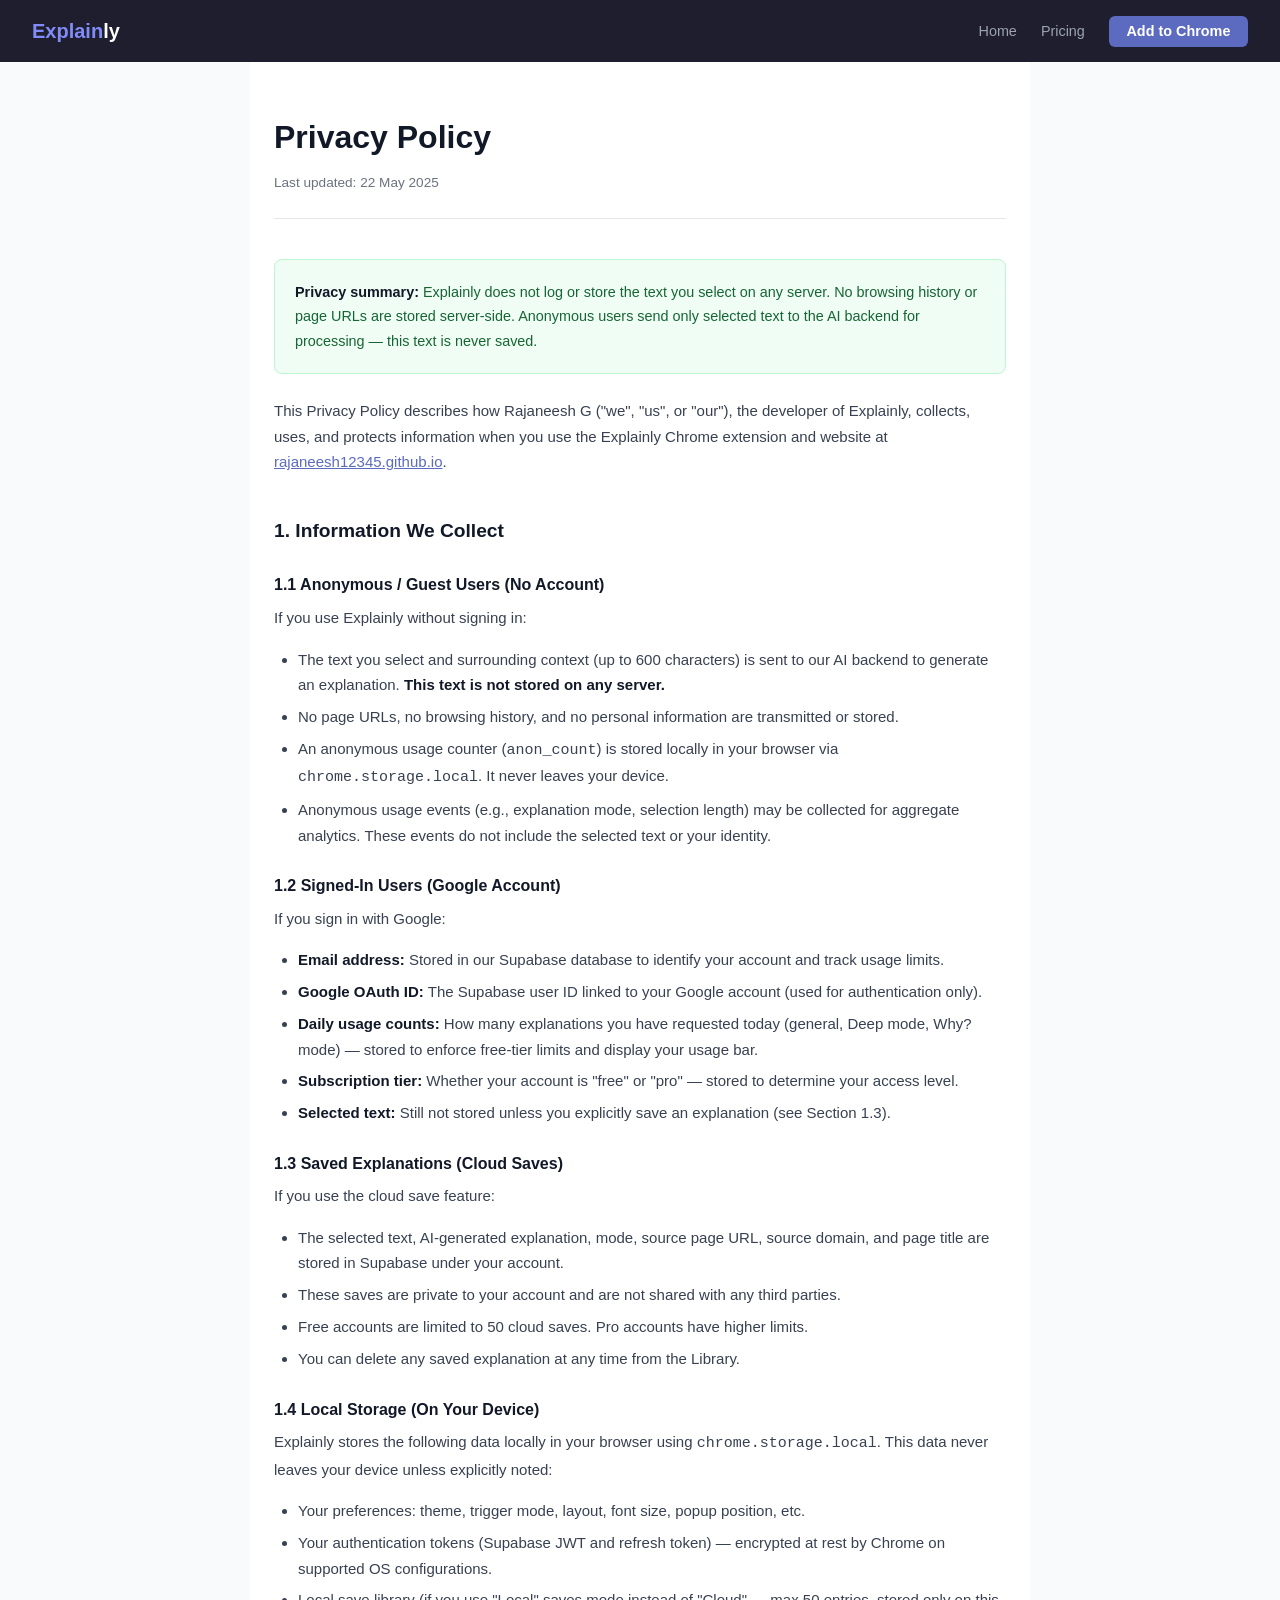
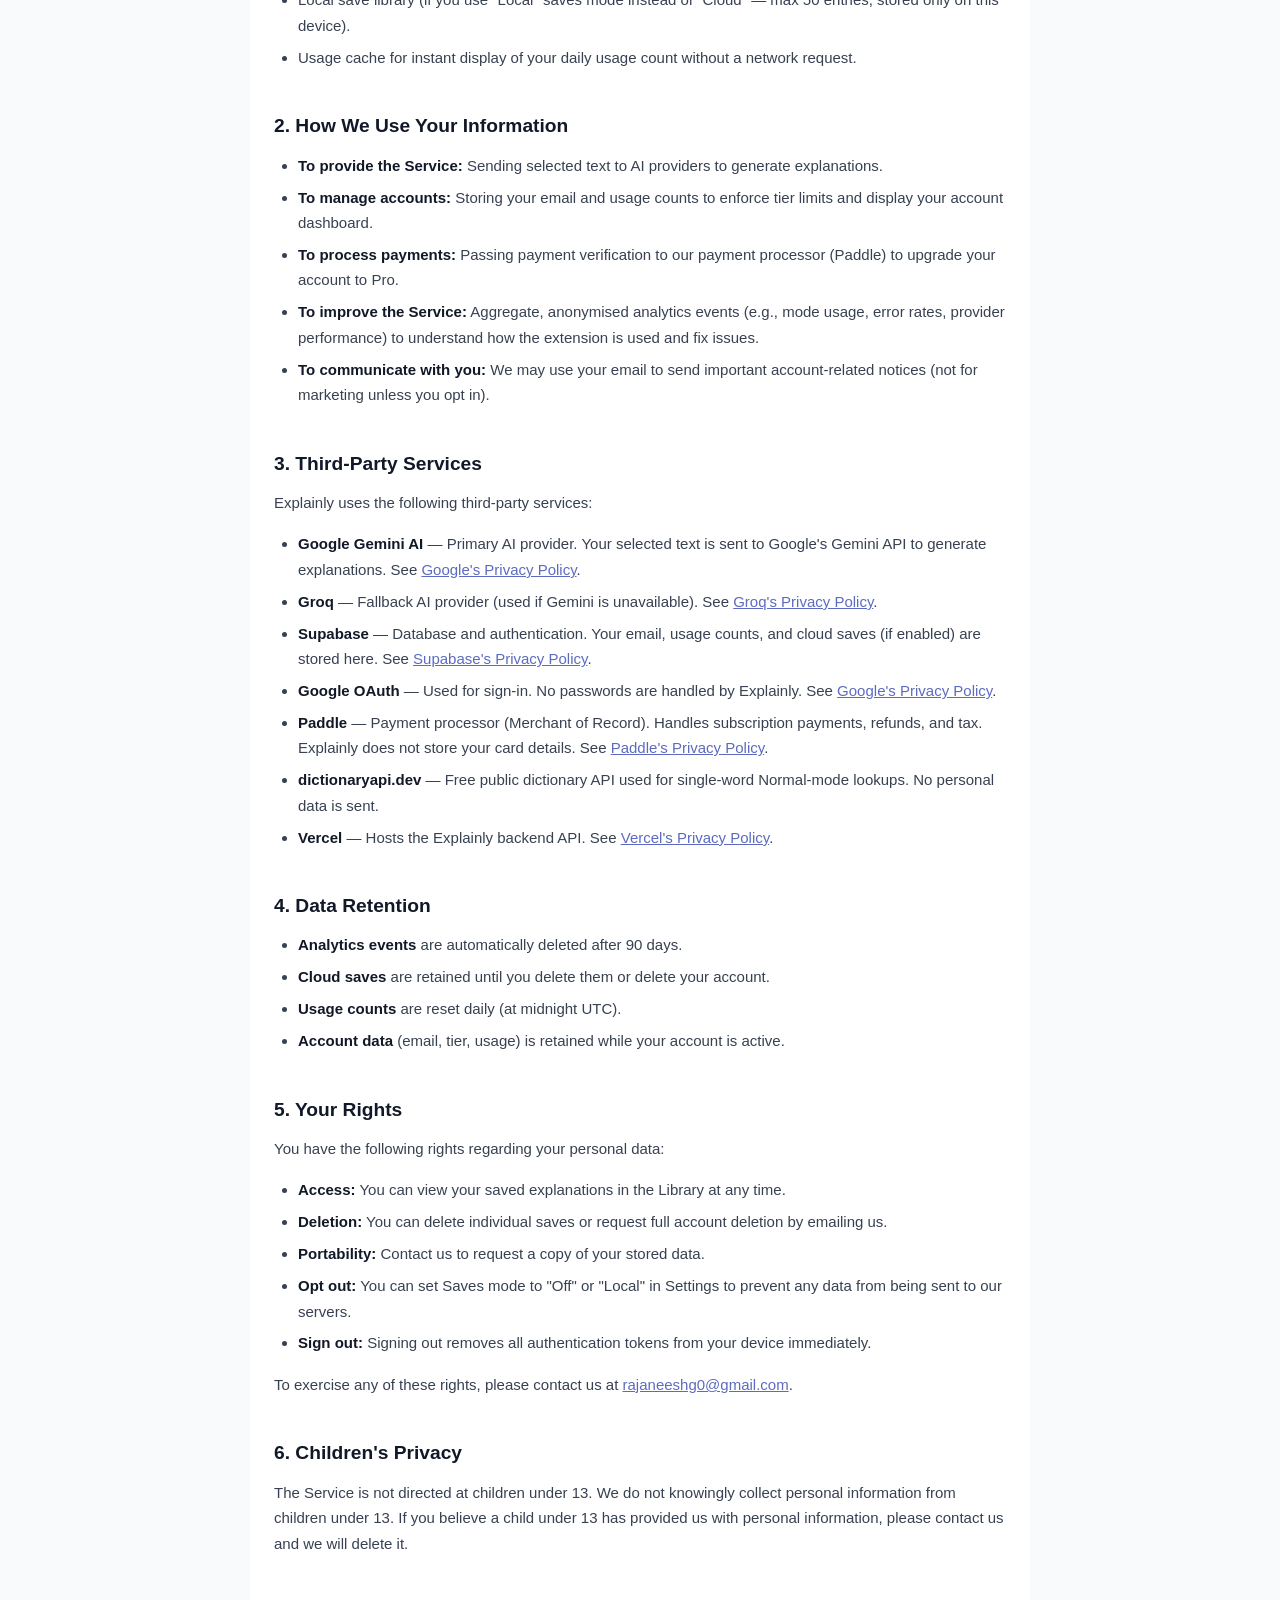
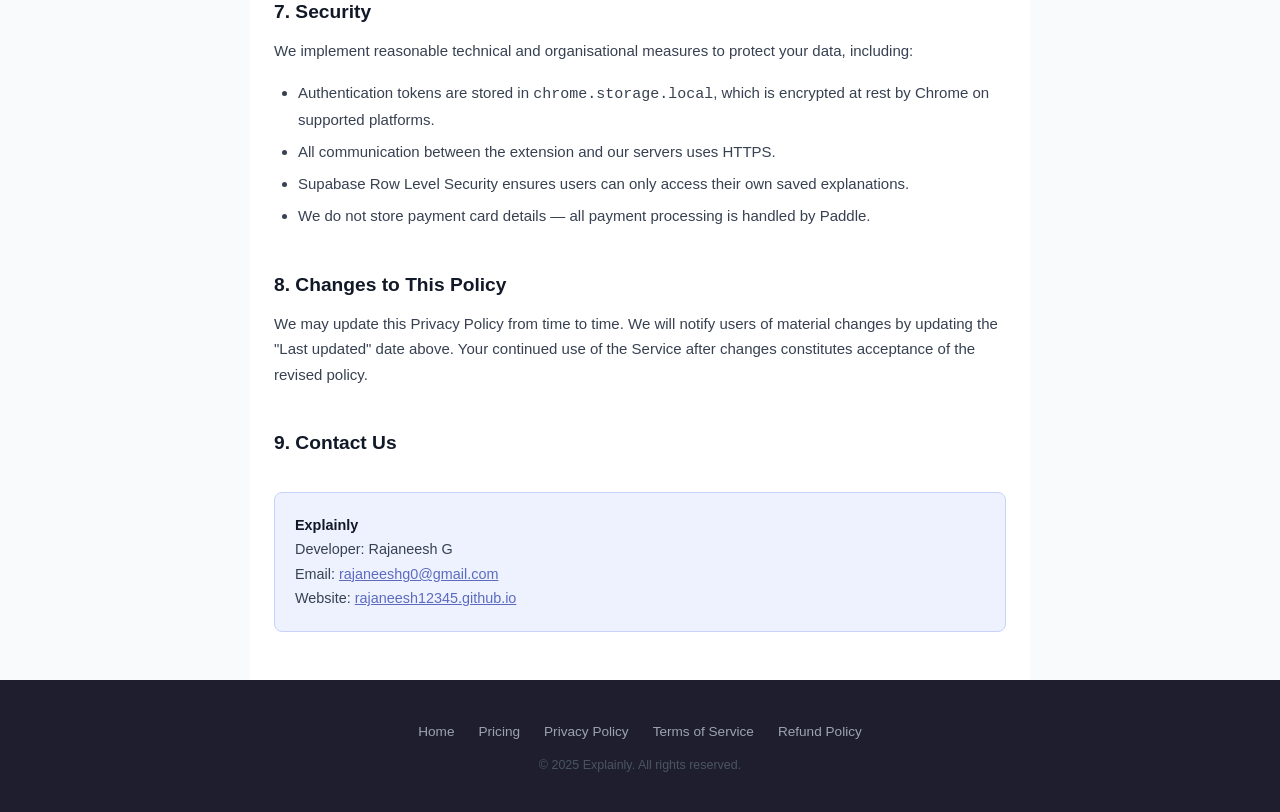
==== privacy.html @ cc9b119f "Add favicon to all pages and icon images for PWA manifest Co-Authored-By: Claude Sonnet 4.6 <noreply" ====
<!DOCTYPE html>
<html lang="en">
<head>
  <meta charset="UTF-8" />
  <link rel="icon" href="/icons/icon-192.png" type="image/png" />
  <meta name="viewport" content="width=device-width, initial-scale=1.0" />
  <title>Privacy Policy — Explainly</title>
  <style>
    *, *::before, *::after { box-sizing: border-box; margin: 0; padding: 0; }
    body { font-family: -apple-system, BlinkMacSystemFont, 'Segoe UI', Roboto, sans-serif; color: #111827; background: #f9fafb; line-height: 1.7; }
    a { color: #5c6bc0; }
    nav { background: #1e1e2e; display: flex; justify-content: space-between; align-items: center; padding: 0 2rem; height: 62px; position: sticky; top: 0; z-index: 100; }
    .logo { color: #fff; font-weight: 800; font-size: 1.25rem; text-decoration: none; }
    .logo span { color: #818cf8; }
    .nav-links { display: flex; gap: 1.5rem; list-style: none; align-items: center; }
    .nav-links a { color: #9ca3af; font-size: .9rem; text-decoration: none; }
    .nav-links a:hover { color: #fff; }
    .nav-cta { background: #5c6bc0; color: #fff !important; padding: .45rem 1.1rem; border-radius: 6px; font-weight: 600; }
    @media (max-width: 600px) { .hide-mobile { display: none; } }

    .legal { max-width: 780px; margin: 0 auto; padding: 3rem 1.5rem; background: #fff; min-height: 80vh; }
    .legal h1 { font-size: 2rem; font-weight: 800; margin-bottom: .4rem; }
    .updated { color: #6b7280; font-size: .85rem; margin-bottom: 2.5rem; display: block; border-bottom: 1px solid #e5e7eb; padding-bottom: 1.5rem; }
    .legal h2 { font-size: 1.2rem; font-weight: 700; margin: 2.5rem 0 .6rem; color: #111827; }
    .legal h3 { font-size: 1rem; font-weight: 600; margin: 1.5rem 0 .4rem; }
    .legal p { color: #374151; margin-bottom: 1rem; font-size: .9375rem; }
    .legal ul, .legal ol { margin: .5rem 0 1rem 1.5rem; }
    .legal li { color: #374151; margin-bottom: .4rem; font-size: .9375rem; }
    .legal strong { color: #111827; }
    .highlight-box { background: #f0fdf4; border: 1px solid #bbf7d0; border-radius: 8px; padding: 1.25rem; margin-bottom: 1.5rem; font-size: .9rem; color: #166534; }
    .contact-box { background: #eef2ff; border: 1px solid #c7d2fe; border-radius: 8px; padding: 1.25rem; margin-top: 2rem; font-size: .9rem; color: #374151; }

    footer { background: #1e1e2e; color: #6b7280; padding: 2.5rem 2rem; text-align: center; }
    .footer-links { display: flex; gap: 1.5rem; justify-content: center; margin-bottom: .75rem; flex-wrap: wrap; }
    .footer-links a { color: #9ca3af; font-size: .85rem; text-decoration: none; }
    .footer-links a:hover { color: #fff; }
    .copyright { font-size: .78rem; color: #4b5563; }
  </style>
</head>
<body>

<nav>
  <a class="logo" href="/"><span>Explain</span>ly</a>
  <ul class="nav-links">
    <li class="hide-mobile"><a href="/">Home</a></li>
    <li class="hide-mobile"><a href="/pricing.html">Pricing</a></li>
    <li><a class="nav-cta" href="https://chromewebstore.google.com/search/explainly" target="_blank" rel="noopener">Add to Chrome</a></li>
  </ul>
</nav>

<div class="legal">
  <h1>Privacy Policy</h1>
  <span class="updated">Last updated: 22 May 2025</span>

  <div class="highlight-box">
    <strong>Privacy summary:</strong> Explainly does not log or store the text you select on any server. No browsing history or page URLs are stored server-side. Anonymous users send only selected text to the AI backend for processing — this text is never saved.
  </div>

  <p>This Privacy Policy describes how Rajaneesh G ("we", "us", or "our"), the developer of Explainly, collects, uses, and protects information when you use the Explainly Chrome extension and website at <a href="https://rajaneesh12345.github.io">rajaneesh12345.github.io</a>.</p>

  <h2>1. Information We Collect</h2>

  <h3>1.1 Anonymous / Guest Users (No Account)</h3>
  <p>If you use Explainly without signing in:</p>
  <ul>
    <li>The text you select and surrounding context (up to 600 characters) is sent to our AI backend to generate an explanation. <strong>This text is not stored on any server.</strong></li>
    <li>No page URLs, no browsing history, and no personal information are transmitted or stored.</li>
    <li>An anonymous usage counter (<code>anon_count</code>) is stored locally in your browser via <code>chrome.storage.local</code>. It never leaves your device.</li>
    <li>Anonymous usage events (e.g., explanation mode, selection length) may be collected for aggregate analytics. These events do not include the selected text or your identity.</li>
  </ul>

  <h3>1.2 Signed-In Users (Google Account)</h3>
  <p>If you sign in with Google:</p>
  <ul>
    <li><strong>Email address:</strong> Stored in our Supabase database to identify your account and track usage limits.</li>
    <li><strong>Google OAuth ID:</strong> The Supabase user ID linked to your Google account (used for authentication only).</li>
    <li><strong>Daily usage counts:</strong> How many explanations you have requested today (general, Deep mode, Why? mode) — stored to enforce free-tier limits and display your usage bar.</li>
    <li><strong>Subscription tier:</strong> Whether your account is "free" or "pro" — stored to determine your access level.</li>
    <li><strong>Selected text:</strong> Still not stored unless you explicitly save an explanation (see Section 1.3).</li>
  </ul>

  <h3>1.3 Saved Explanations (Cloud Saves)</h3>
  <p>If you use the cloud save feature:</p>
  <ul>
    <li>The selected text, AI-generated explanation, mode, source page URL, source domain, and page title are stored in Supabase under your account.</li>
    <li>These saves are private to your account and are not shared with any third parties.</li>
    <li>Free accounts are limited to 50 cloud saves. Pro accounts have higher limits.</li>
    <li>You can delete any saved explanation at any time from the Library.</li>
  </ul>

  <h3>1.4 Local Storage (On Your Device)</h3>
  <p>Explainly stores the following data locally in your browser using <code>chrome.storage.local</code>. This data never leaves your device unless explicitly noted:</p>
  <ul>
    <li>Your preferences: theme, trigger mode, layout, font size, popup position, etc.</li>
    <li>Your authentication tokens (Supabase JWT and refresh token) — encrypted at rest by Chrome on supported OS configurations.</li>
    <li>Local save library (if you use "Local" saves mode instead of "Cloud" — max 50 entries, stored only on this device).</li>
    <li>Usage cache for instant display of your daily usage count without a network request.</li>
  </ul>

  <h2>2. How We Use Your Information</h2>
  <ul>
    <li><strong>To provide the Service:</strong> Sending selected text to AI providers to generate explanations.</li>
    <li><strong>To manage accounts:</strong> Storing your email and usage counts to enforce tier limits and display your account dashboard.</li>
    <li><strong>To process payments:</strong> Passing payment verification to our payment processor (Paddle) to upgrade your account to Pro.</li>
    <li><strong>To improve the Service:</strong> Aggregate, anonymised analytics events (e.g., mode usage, error rates, provider performance) to understand how the extension is used and fix issues.</li>
    <li><strong>To communicate with you:</strong> We may use your email to send important account-related notices (not for marketing unless you opt in).</li>
  </ul>

  <h2>3. Third-Party Services</h2>
  <p>Explainly uses the following third-party services:</p>
  <ul>
    <li><strong>Google Gemini AI</strong> — Primary AI provider. Your selected text is sent to Google's Gemini API to generate explanations. See <a href="https://policies.google.com/privacy" target="_blank" rel="noopener">Google's Privacy Policy</a>.</li>
    <li><strong>Groq</strong> — Fallback AI provider (used if Gemini is unavailable). See <a href="https://groq.com/privacy-policy/" target="_blank" rel="noopener">Groq's Privacy Policy</a>.</li>
    <li><strong>Supabase</strong> — Database and authentication. Your email, usage counts, and cloud saves (if enabled) are stored here. See <a href="https://supabase.com/privacy" target="_blank" rel="noopener">Supabase's Privacy Policy</a>.</li>
    <li><strong>Google OAuth</strong> — Used for sign-in. No passwords are handled by Explainly. See <a href="https://policies.google.com/privacy" target="_blank" rel="noopener">Google's Privacy Policy</a>.</li>
    <li><strong>Paddle</strong> — Payment processor (Merchant of Record). Handles subscription payments, refunds, and tax. Explainly does not store your card details. See <a href="https://www.paddle.com/legal/privacy" target="_blank" rel="noopener">Paddle's Privacy Policy</a>.</li>
    <li><strong>dictionaryapi.dev</strong> — Free public dictionary API used for single-word Normal-mode lookups. No personal data is sent.</li>
    <li><strong>Vercel</strong> — Hosts the Explainly backend API. See <a href="https://vercel.com/legal/privacy-policy" target="_blank" rel="noopener">Vercel's Privacy Policy</a>.</li>
  </ul>

  <h2>4. Data Retention</h2>
  <ul>
    <li><strong>Analytics events</strong> are automatically deleted after 90 days.</li>
    <li><strong>Cloud saves</strong> are retained until you delete them or delete your account.</li>
    <li><strong>Usage counts</strong> are reset daily (at midnight UTC).</li>
    <li><strong>Account data</strong> (email, tier, usage) is retained while your account is active.</li>
  </ul>

  <h2>5. Your Rights</h2>
  <p>You have the following rights regarding your personal data:</p>
  <ul>
    <li><strong>Access:</strong> You can view your saved explanations in the Library at any time.</li>
    <li><strong>Deletion:</strong> You can delete individual saves or request full account deletion by emailing us.</li>
    <li><strong>Portability:</strong> Contact us to request a copy of your stored data.</li>
    <li><strong>Opt out:</strong> You can set Saves mode to "Off" or "Local" in Settings to prevent any data from being sent to our servers.</li>
    <li><strong>Sign out:</strong> Signing out removes all authentication tokens from your device immediately.</li>
  </ul>
  <p>To exercise any of these rights, please contact us at <a href="mailto:rajaneeshg0@gmail.com">rajaneeshg0@gmail.com</a>.</p>

  <h2>6. Children's Privacy</h2>
  <p>The Service is not directed at children under 13. We do not knowingly collect personal information from children under 13. If you believe a child under 13 has provided us with personal information, please contact us and we will delete it.</p>

  <h2>7. Security</h2>
  <p>We implement reasonable technical and organisational measures to protect your data, including:</p>
  <ul>
    <li>Authentication tokens are stored in <code>chrome.storage.local</code>, which is encrypted at rest by Chrome on supported platforms.</li>
    <li>All communication between the extension and our servers uses HTTPS.</li>
    <li>Supabase Row Level Security ensures users can only access their own saved explanations.</li>
    <li>We do not store payment card details — all payment processing is handled by Paddle.</li>
  </ul>

  <h2>8. Changes to This Policy</h2>
  <p>We may update this Privacy Policy from time to time. We will notify users of material changes by updating the "Last updated" date above. Your continued use of the Service after changes constitutes acceptance of the revised policy.</p>

  <h2>9. Contact Us</h2>
  <div class="contact-box">
    <strong>Explainly</strong><br />
    Developer: Rajaneesh G<br />
    Email: <a href="mailto:rajaneeshg0@gmail.com">rajaneeshg0@gmail.com</a><br />
    Website: <a href="https://rajaneesh12345.github.io">rajaneesh12345.github.io</a>
  </div>
</div>

<footer>
  <div class="footer-links">
    <a href="/">Home</a>
    <a href="/pricing.html">Pricing</a>
    <a href="/privacy.html">Privacy Policy</a>
    <a href="/terms.html">Terms of Service</a>
    <a href="/refund.html">Refund Policy</a>
  </div>
  <p class="copyright">&copy; 2025 Explainly. All rights reserved.</p>
</footer>

</body>
</html>
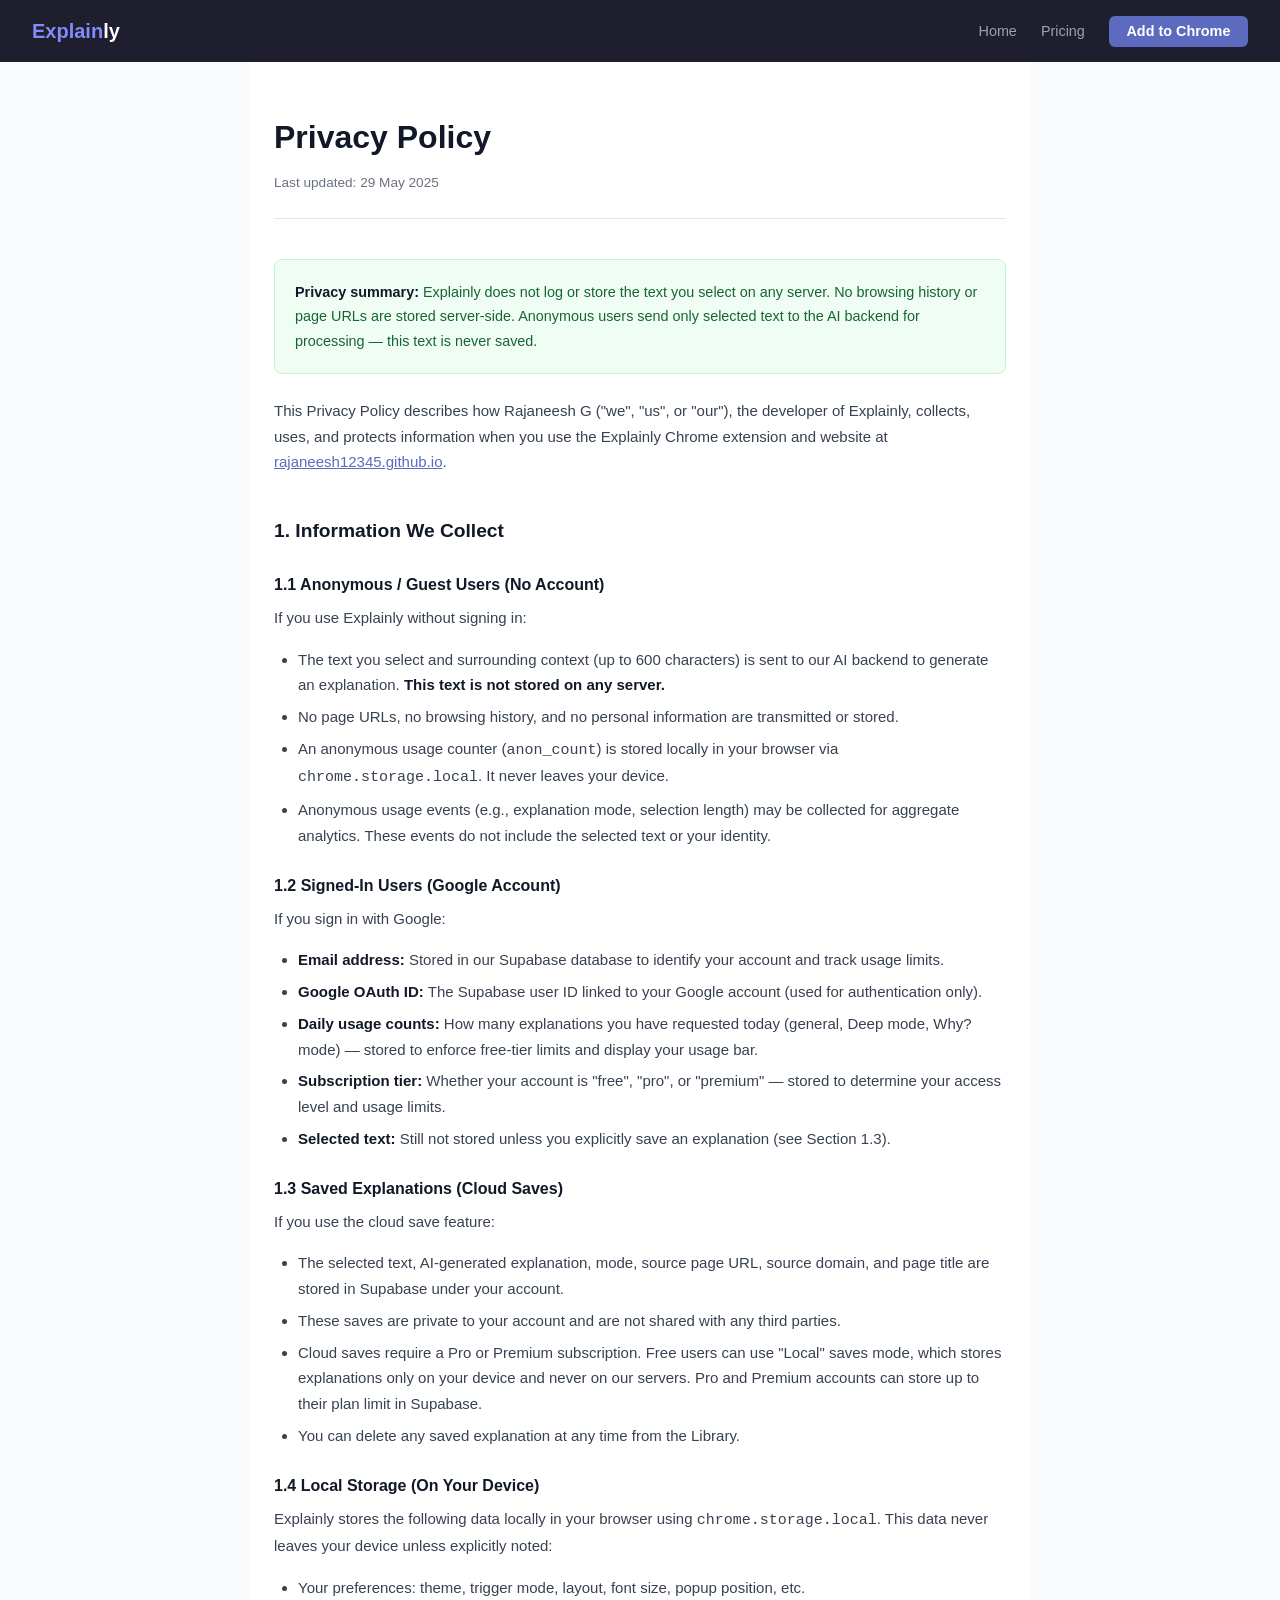
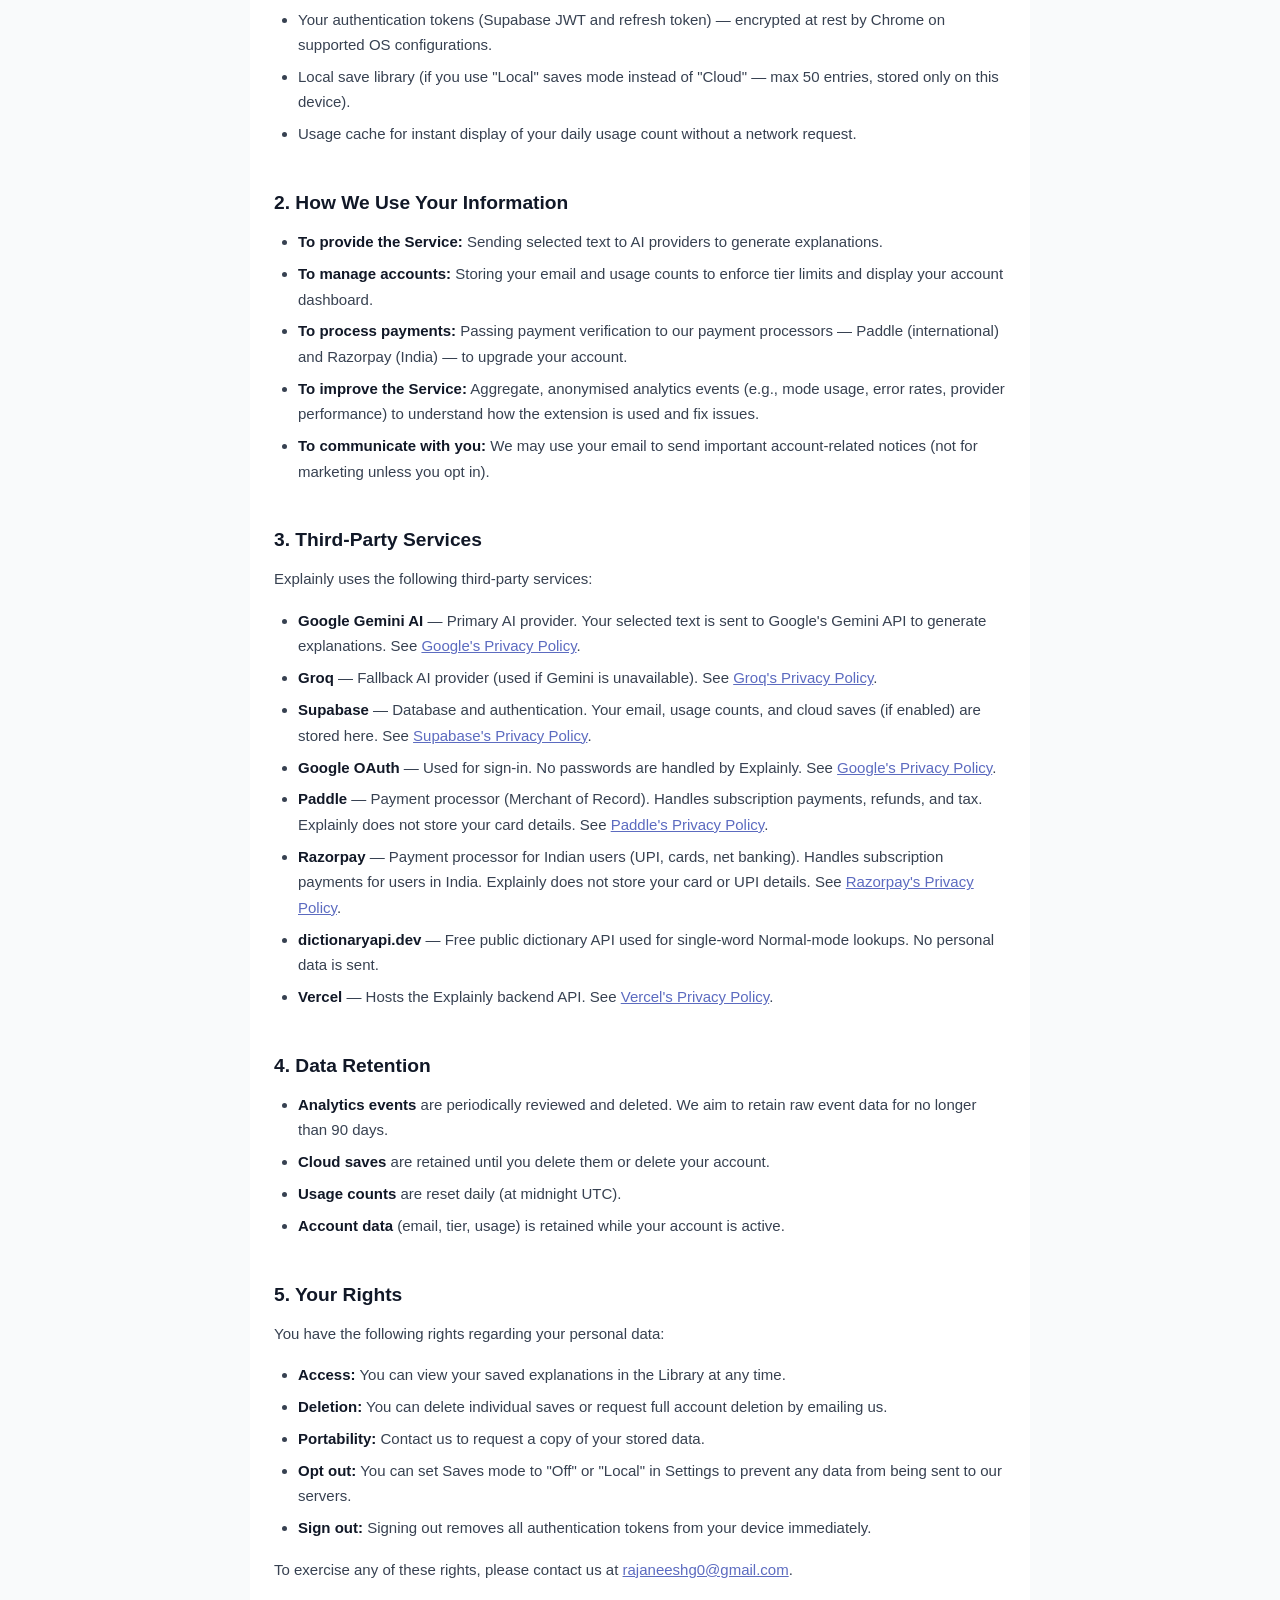
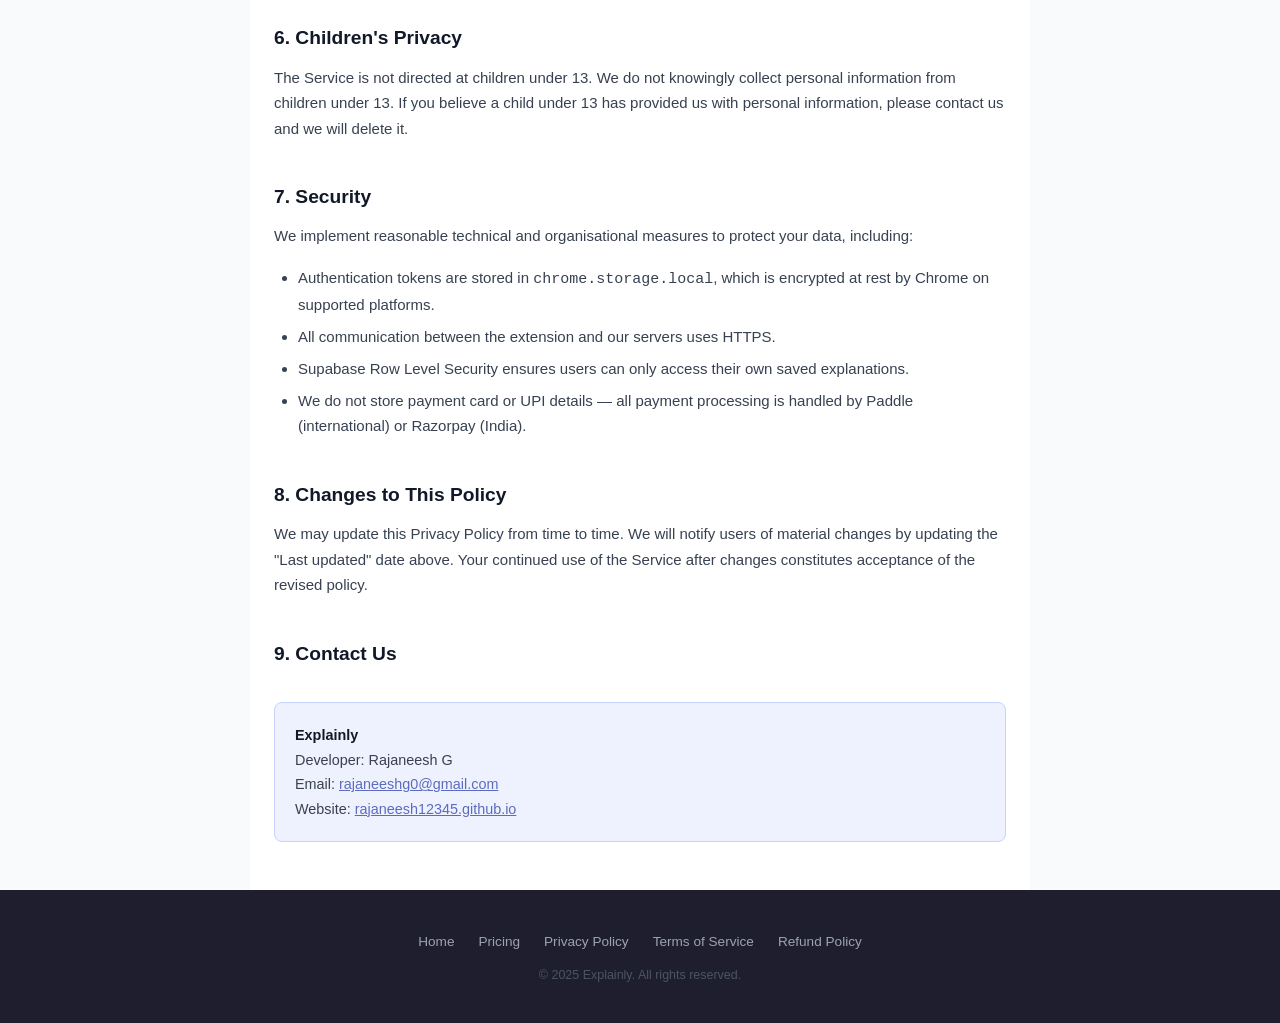
==== commit f44625fa: "Update Privacy Policy: add Razorpay, fix tier names, cloud saves, expiry language" ====
--- a/privacy.html
+++ b/privacy.html
@@ -50,7 +50,7 @@
 
 <div class="legal">
   <h1>Privacy Policy</h1>
-  <span class="updated">Last updated: 22 May 2025</span>
+  <span class="updated">Last updated: 29 May 2025</span>
 
   <div class="highlight-box">
     <strong>Privacy summary:</strong> Explainly does not log or store the text you select on any server. No browsing history or page URLs are stored server-side. Anonymous users send only selected text to the AI backend for processing — this text is never saved.
@@ -75,7 +75,7 @@
     <li><strong>Email address:</strong> Stored in our Supabase database to identify your account and track usage limits.</li>
     <li><strong>Google OAuth ID:</strong> The Supabase user ID linked to your Google account (used for authentication only).</li>
     <li><strong>Daily usage counts:</strong> How many explanations you have requested today (general, Deep mode, Why? mode) — stored to enforce free-tier limits and display your usage bar.</li>
-    <li><strong>Subscription tier:</strong> Whether your account is "free" or "pro" — stored to determine your access level.</li>
+    <li><strong>Subscription tier:</strong> Whether your account is "free", "pro", or "premium" — stored to determine your access level and usage limits.</li>
     <li><strong>Selected text:</strong> Still not stored unless you explicitly save an explanation (see Section 1.3).</li>
   </ul>
 
@@ -84,7 +84,7 @@
   <ul>
     <li>The selected text, AI-generated explanation, mode, source page URL, source domain, and page title are stored in Supabase under your account.</li>
     <li>These saves are private to your account and are not shared with any third parties.</li>
-    <li>Free accounts are limited to 50 cloud saves. Pro accounts have higher limits.</li>
+    <li>Cloud saves require a Pro or Premium subscription. Free users can use "Local" saves mode, which stores explanations only on your device and never on our servers. Pro and Premium accounts can store up to their plan limit in Supabase.</li>
     <li>You can delete any saved explanation at any time from the Library.</li>
   </ul>
 
@@ -101,7 +101,7 @@
   <ul>
     <li><strong>To provide the Service:</strong> Sending selected text to AI providers to generate explanations.</li>
     <li><strong>To manage accounts:</strong> Storing your email and usage counts to enforce tier limits and display your account dashboard.</li>
-    <li><strong>To process payments:</strong> Passing payment verification to our payment processor (Paddle) to upgrade your account to Pro.</li>
+    <li><strong>To process payments:</strong> Passing payment verification to our payment processors — Paddle (international) and Razorpay (India) — to upgrade your account.</li>
     <li><strong>To improve the Service:</strong> Aggregate, anonymised analytics events (e.g., mode usage, error rates, provider performance) to understand how the extension is used and fix issues.</li>
     <li><strong>To communicate with you:</strong> We may use your email to send important account-related notices (not for marketing unless you opt in).</li>
   </ul>
@@ -114,13 +114,14 @@
     <li><strong>Supabase</strong> — Database and authentication. Your email, usage counts, and cloud saves (if enabled) are stored here. See <a href="https://supabase.com/privacy" target="_blank" rel="noopener">Supabase's Privacy Policy</a>.</li>
     <li><strong>Google OAuth</strong> — Used for sign-in. No passwords are handled by Explainly. See <a href="https://policies.google.com/privacy" target="_blank" rel="noopener">Google's Privacy Policy</a>.</li>
     <li><strong>Paddle</strong> — Payment processor (Merchant of Record). Handles subscription payments, refunds, and tax. Explainly does not store your card details. See <a href="https://www.paddle.com/legal/privacy" target="_blank" rel="noopener">Paddle's Privacy Policy</a>.</li>
+    <li><strong>Razorpay</strong> — Payment processor for Indian users (UPI, cards, net banking). Handles subscription payments for users in India. Explainly does not store your card or UPI details. See <a href="https://razorpay.com/privacy/" target="_blank" rel="noopener">Razorpay's Privacy Policy</a>.</li>
     <li><strong>dictionaryapi.dev</strong> — Free public dictionary API used for single-word Normal-mode lookups. No personal data is sent.</li>
     <li><strong>Vercel</strong> — Hosts the Explainly backend API. See <a href="https://vercel.com/legal/privacy-policy" target="_blank" rel="noopener">Vercel's Privacy Policy</a>.</li>
   </ul>
 
   <h2>4. Data Retention</h2>
   <ul>
-    <li><strong>Analytics events</strong> are automatically deleted after 90 days.</li>
+    <li><strong>Analytics events</strong> are periodically reviewed and deleted. We aim to retain raw event data for no longer than 90 days.</li>
     <li><strong>Cloud saves</strong> are retained until you delete them or delete your account.</li>
     <li><strong>Usage counts</strong> are reset daily (at midnight UTC).</li>
     <li><strong>Account data</strong> (email, tier, usage) is retained while your account is active.</li>
@@ -146,7 +147,7 @@
     <li>Authentication tokens are stored in <code>chrome.storage.local</code>, which is encrypted at rest by Chrome on supported platforms.</li>
     <li>All communication between the extension and our servers uses HTTPS.</li>
     <li>Supabase Row Level Security ensures users can only access their own saved explanations.</li>
-    <li>We do not store payment card details — all payment processing is handled by Paddle.</li>
+    <li>We do not store payment card or UPI details — all payment processing is handled by Paddle (international) or Razorpay (India).</li>
   </ul>
 
   <h2>8. Changes to This Policy</h2>
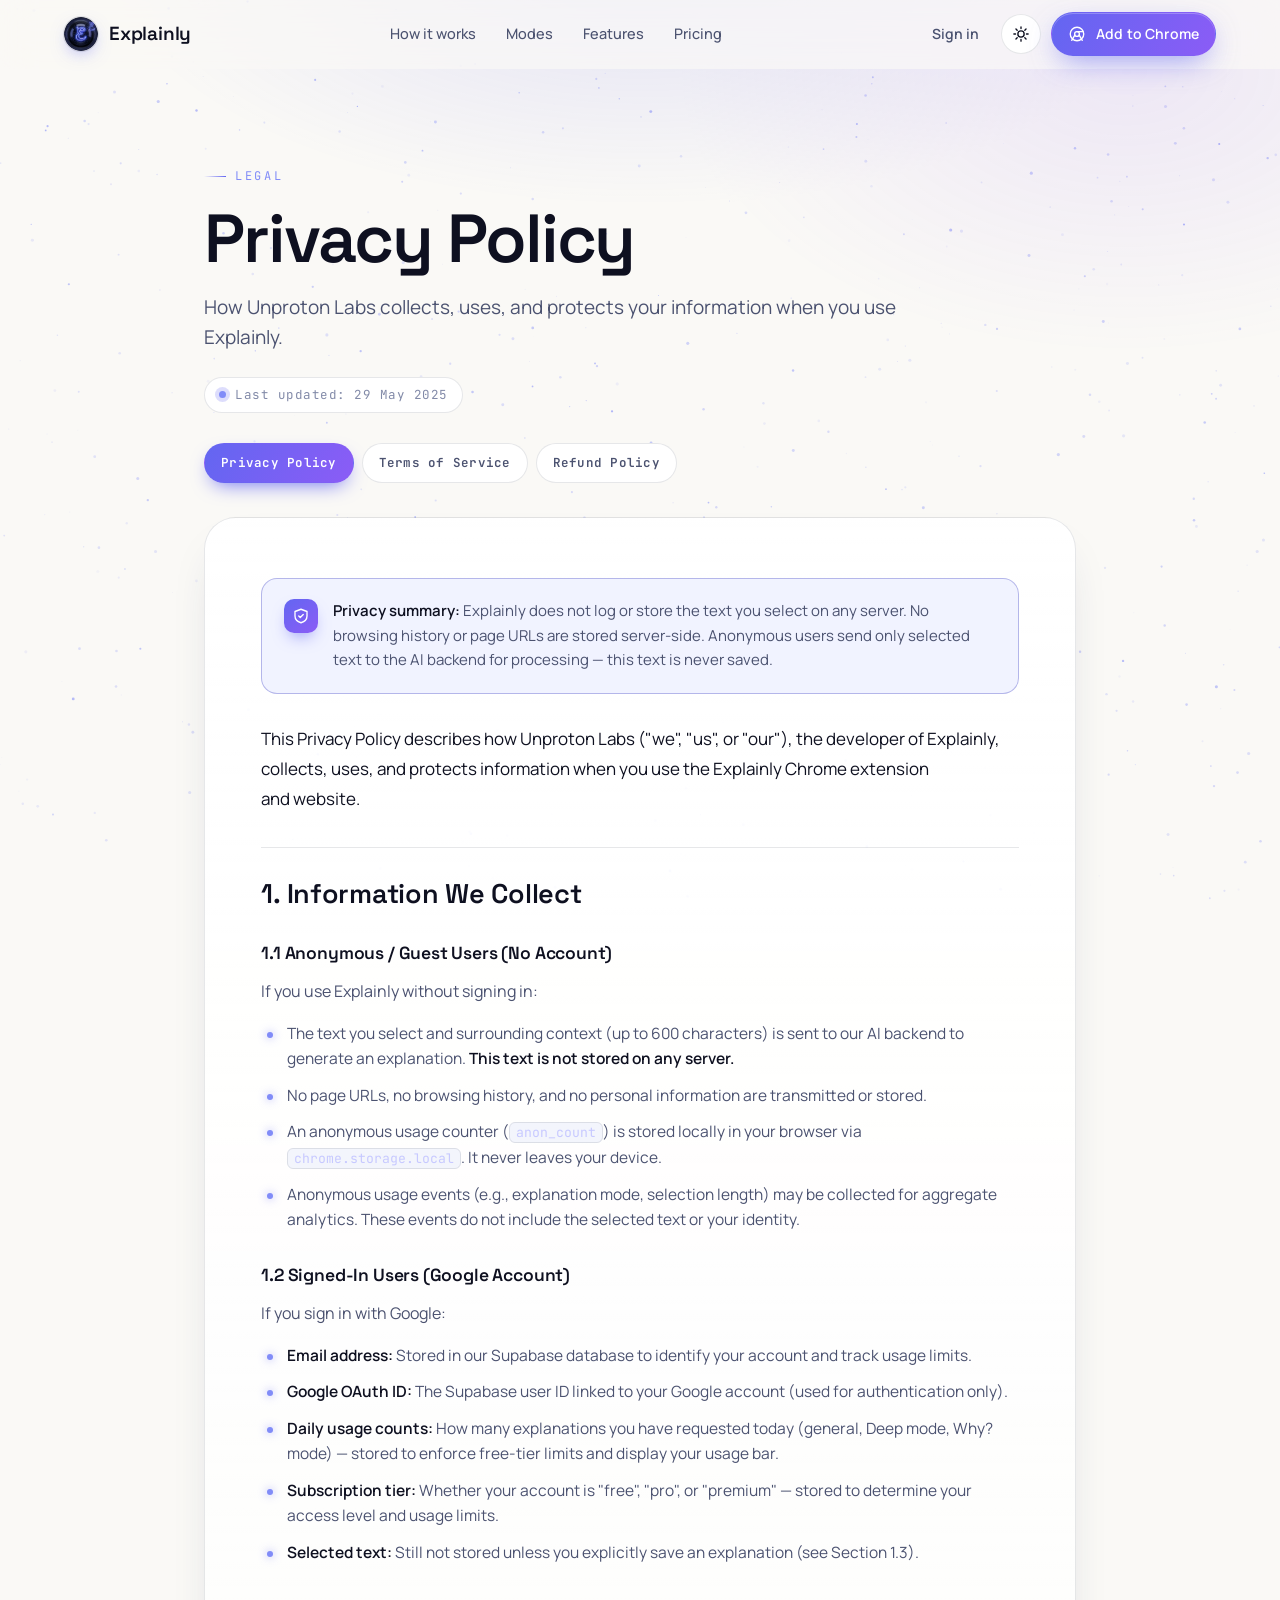
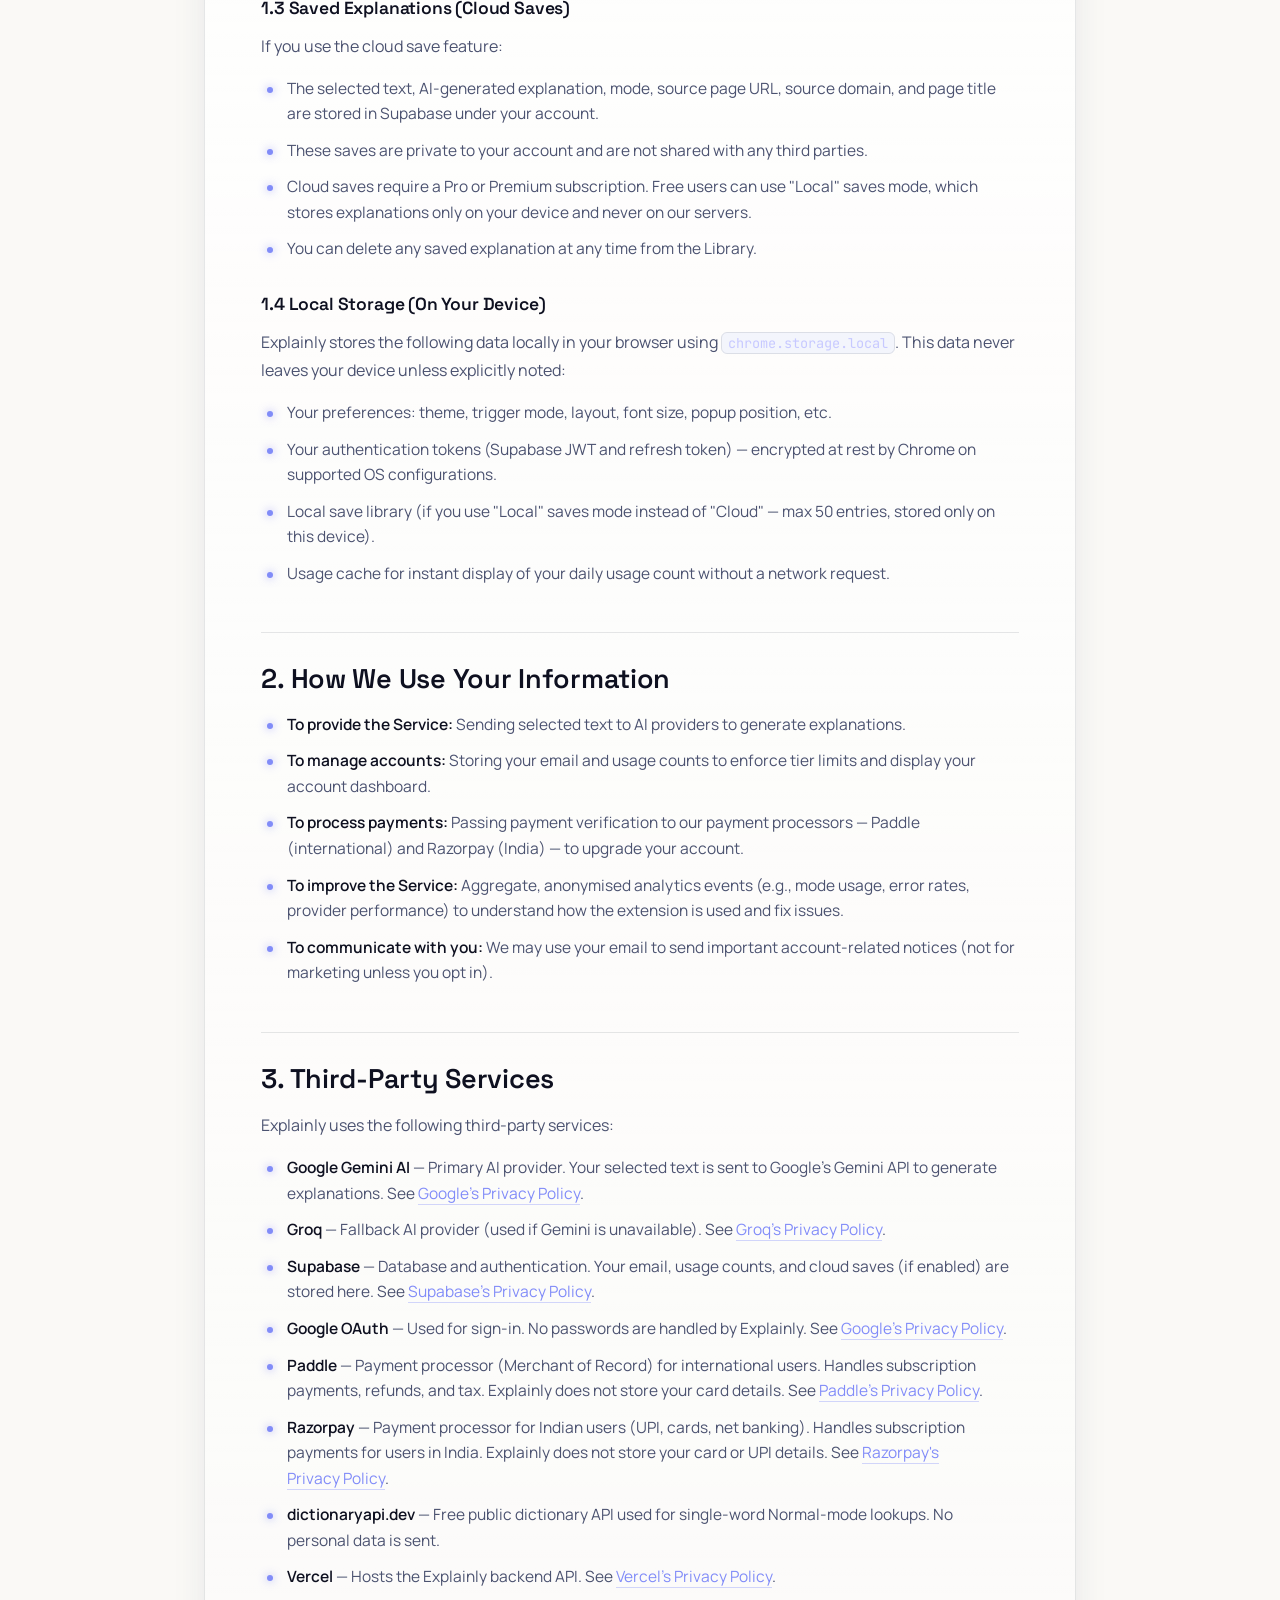
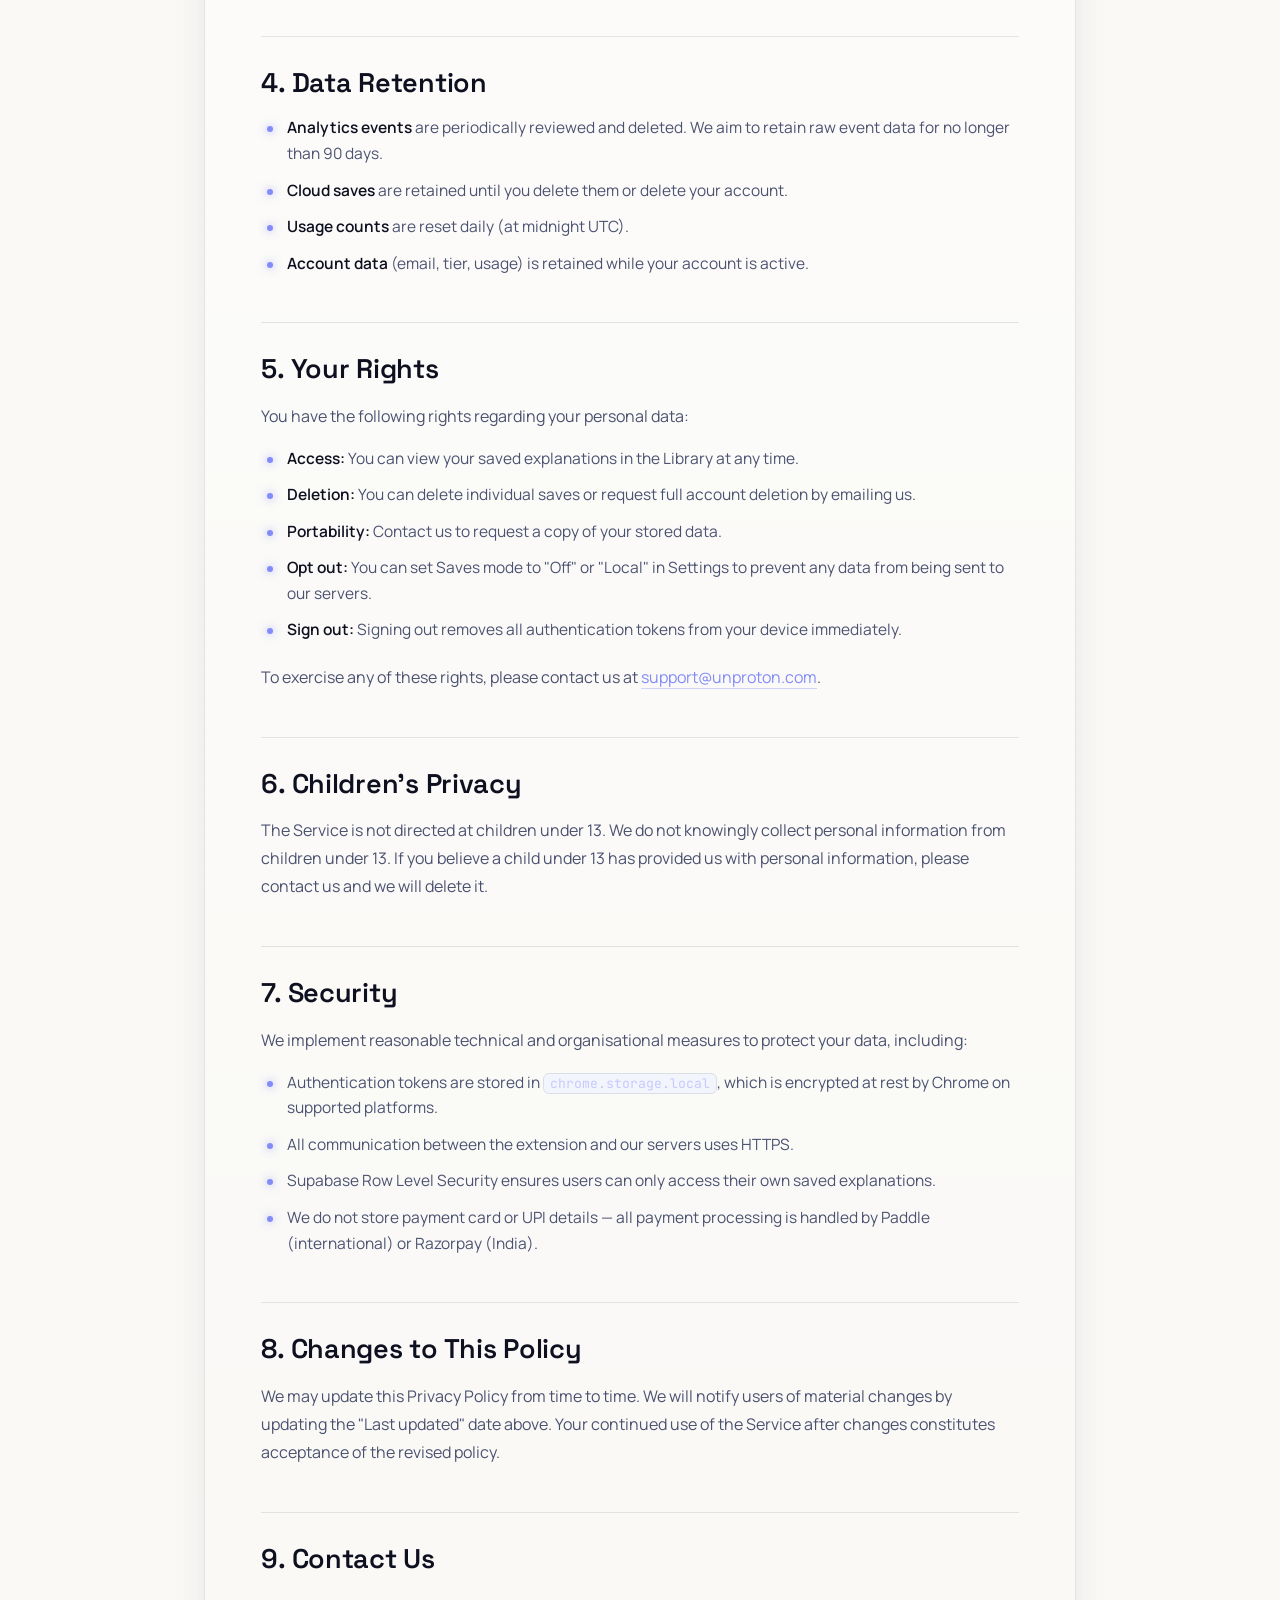
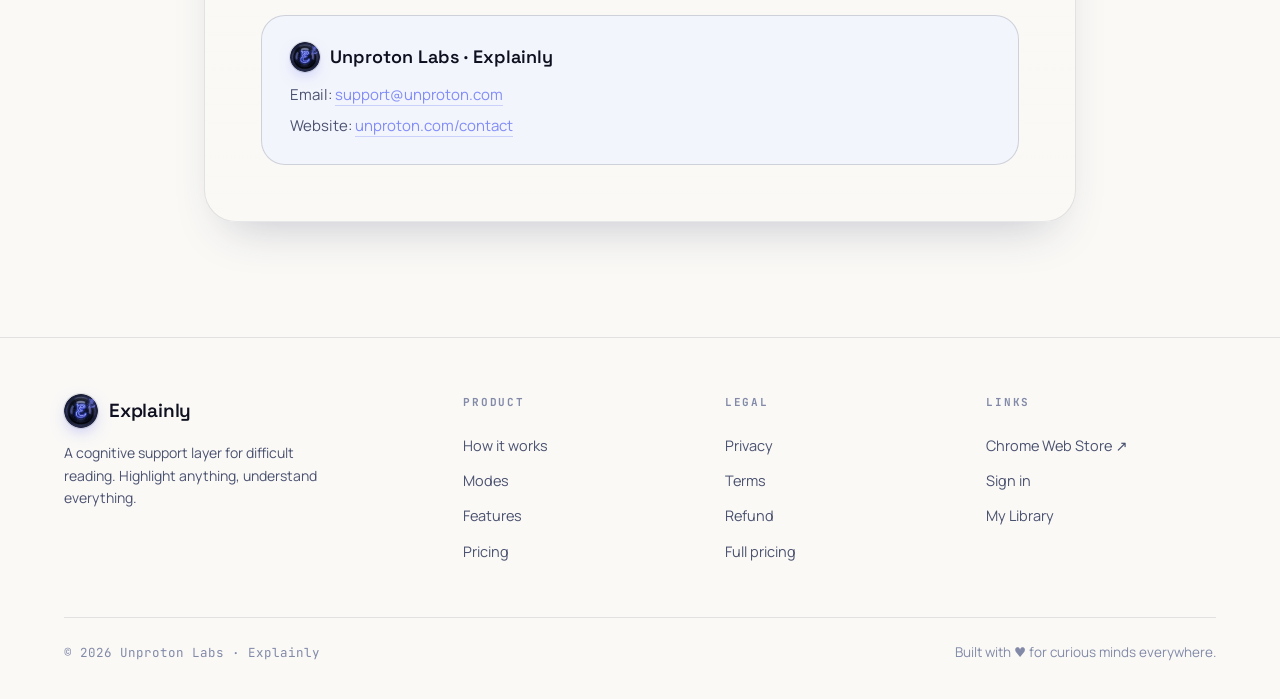
==== commit b5f28ce4: "added .md file for better understanding" ====
--- a/privacy.html
+++ b/privacy.html
@@ -1,177 +1,216 @@
 <!DOCTYPE html>
-<html lang="en">
+<html lang="en" data-theme="dark" data-accent="indigo" data-font="techy">
 <head>
   <meta charset="UTF-8" />
   <link rel="icon" href="/icons/icon-192.png" type="image/png" />
-  <meta name="viewport" content="width=device-width, initial-scale=1.0" />
+  <meta name="viewport" content="width=device-width, initial-scale=1" />
   <title>Privacy Policy — Explainly</title>
-  <style>
-    *, *::before, *::after { box-sizing: border-box; margin: 0; padding: 0; }
-    body { font-family: -apple-system, BlinkMacSystemFont, 'Segoe UI', Roboto, sans-serif; color: #111827; background: #f9fafb; line-height: 1.7; }
-    a { color: #5c6bc0; }
-    nav { background: #1e1e2e; display: flex; justify-content: space-between; align-items: center; padding: 0 2rem; height: 62px; position: sticky; top: 0; z-index: 100; }
-    .logo { color: #fff; font-weight: 800; font-size: 1.25rem; text-decoration: none; }
-    .logo span { color: #818cf8; }
-    .nav-links { display: flex; gap: 1.5rem; list-style: none; align-items: center; }
-    .nav-links a { color: #9ca3af; font-size: .9rem; text-decoration: none; }
-    .nav-links a:hover { color: #fff; }
-    .nav-cta { background: #5c6bc0; color: #fff !important; padding: .45rem 1.1rem; border-radius: 6px; font-weight: 600; }
-    @media (max-width: 600px) { .hide-mobile { display: none; } }
-
-    .legal { max-width: 780px; margin: 0 auto; padding: 3rem 1.5rem; background: #fff; min-height: 80vh; }
-    .legal h1 { font-size: 2rem; font-weight: 800; margin-bottom: .4rem; }
-    .updated { color: #6b7280; font-size: .85rem; margin-bottom: 2.5rem; display: block; border-bottom: 1px solid #e5e7eb; padding-bottom: 1.5rem; }
-    .legal h2 { font-size: 1.2rem; font-weight: 700; margin: 2.5rem 0 .6rem; color: #111827; }
-    .legal h3 { font-size: 1rem; font-weight: 600; margin: 1.5rem 0 .4rem; }
-    .legal p { color: #374151; margin-bottom: 1rem; font-size: .9375rem; }
-    .legal ul, .legal ol { margin: .5rem 0 1rem 1.5rem; }
-    .legal li { color: #374151; margin-bottom: .4rem; font-size: .9375rem; }
-    .legal strong { color: #111827; }
-    .highlight-box { background: #f0fdf4; border: 1px solid #bbf7d0; border-radius: 8px; padding: 1.25rem; margin-bottom: 1.5rem; font-size: .9rem; color: #166534; }
-    .contact-box { background: #eef2ff; border: 1px solid #c7d2fe; border-radius: 8px; padding: 1.25rem; margin-top: 2rem; font-size: .9rem; color: #374151; }
-
-    footer { background: #1e1e2e; color: #6b7280; padding: 2.5rem 2rem; text-align: center; }
-    .footer-links { display: flex; gap: 1.5rem; justify-content: center; margin-bottom: .75rem; flex-wrap: wrap; }
-    .footer-links a { color: #9ca3af; font-size: .85rem; text-decoration: none; }
-    .footer-links a:hover { color: #fff; }
-    .copyright { font-size: .78rem; color: #4b5563; }
-  </style>
+  <meta name="description" content="How Explainly collects, uses, and protects your information when you use the Chrome extension and website." />
+  <link rel="preconnect" href="https://fonts.googleapis.com" />
+  <link rel="preconnect" href="https://fonts.gstatic.com" crossorigin />
+  <link href="https://fonts.googleapis.com/css2?family=Space+Grotesk:wght@400;500;600;700&family=Manrope:wght@400;500;600;700;800&family=JetBrains+Mono:wght@400;500;600&family=Bricolage+Grotesque:opsz,wght@12..96,500;12..96,600;12..96,700&family=Sora:wght@500;600;700&display=swap" rel="stylesheet" />
+  <link rel="stylesheet" href="/css/landing.css" />
+  <link rel="stylesheet" href="/css/legal.css" />
 </head>
 <body>
-
-<nav>
-  <a class="logo" href="/"><span>Explain</span>ly</a>
-  <ul class="nav-links">
-    <li class="hide-mobile"><a href="/">Home</a></li>
-    <li class="hide-mobile"><a href="/pricing.html">Pricing</a></li>
-    <li><a class="nav-cta" href="https://chromewebstore.google.com/search/explainly" target="_blank" rel="noopener">Add to Chrome</a></li>
-  </ul>
-</nav>
-
-<div class="legal">
-  <h1>Privacy Policy</h1>
-  <span class="updated">Last updated: 29 May 2025</span>
-
-  <div class="highlight-box">
-    <strong>Privacy summary:</strong> Explainly does not log or store the text you select on any server. No browsing history or page URLs are stored server-side. Anonymous users send only selected text to the AI backend for processing — this text is never saved.
-  </div>
-
-  <p>This Privacy Policy describes how Rajaneesh G ("we", "us", or "our"), the developer of Explainly, collects, uses, and protects information when you use the Explainly Chrome extension and website at <a href="https://rajaneesh12345.github.io">rajaneesh12345.github.io</a>.</p>
-
-  <h2>1. Information We Collect</h2>
-
-  <h3>1.1 Anonymous / Guest Users (No Account)</h3>
-  <p>If you use Explainly without signing in:</p>
-  <ul>
-    <li>The text you select and surrounding context (up to 600 characters) is sent to our AI backend to generate an explanation. <strong>This text is not stored on any server.</strong></li>
-    <li>No page URLs, no browsing history, and no personal information are transmitted or stored.</li>
-    <li>An anonymous usage counter (<code>anon_count</code>) is stored locally in your browser via <code>chrome.storage.local</code>. It never leaves your device.</li>
-    <li>Anonymous usage events (e.g., explanation mode, selection length) may be collected for aggregate analytics. These events do not include the selected text or your identity.</li>
-  </ul>
-
-  <h3>1.2 Signed-In Users (Google Account)</h3>
-  <p>If you sign in with Google:</p>
-  <ul>
-    <li><strong>Email address:</strong> Stored in our Supabase database to identify your account and track usage limits.</li>
-    <li><strong>Google OAuth ID:</strong> The Supabase user ID linked to your Google account (used for authentication only).</li>
-    <li><strong>Daily usage counts:</strong> How many explanations you have requested today (general, Deep mode, Why? mode) — stored to enforce free-tier limits and display your usage bar.</li>
-    <li><strong>Subscription tier:</strong> Whether your account is "free", "pro", or "premium" — stored to determine your access level and usage limits.</li>
-    <li><strong>Selected text:</strong> Still not stored unless you explicitly save an explanation (see Section 1.3).</li>
-  </ul>
-
-  <h3>1.3 Saved Explanations (Cloud Saves)</h3>
-  <p>If you use the cloud save feature:</p>
-  <ul>
-    <li>The selected text, AI-generated explanation, mode, source page URL, source domain, and page title are stored in Supabase under your account.</li>
-    <li>These saves are private to your account and are not shared with any third parties.</li>
-    <li>Cloud saves require a Pro or Premium subscription. Free users can use "Local" saves mode, which stores explanations only on your device and never on our servers. Pro and Premium accounts can store up to their plan limit in Supabase.</li>
-    <li>You can delete any saved explanation at any time from the Library.</li>
-  </ul>
-
-  <h3>1.4 Local Storage (On Your Device)</h3>
-  <p>Explainly stores the following data locally in your browser using <code>chrome.storage.local</code>. This data never leaves your device unless explicitly noted:</p>
-  <ul>
-    <li>Your preferences: theme, trigger mode, layout, font size, popup position, etc.</li>
-    <li>Your authentication tokens (Supabase JWT and refresh token) — encrypted at rest by Chrome on supported OS configurations.</li>
-    <li>Local save library (if you use "Local" saves mode instead of "Cloud" — max 50 entries, stored only on this device).</li>
-    <li>Usage cache for instant display of your daily usage count without a network request.</li>
-  </ul>
-
-  <h2>2. How We Use Your Information</h2>
-  <ul>
-    <li><strong>To provide the Service:</strong> Sending selected text to AI providers to generate explanations.</li>
-    <li><strong>To manage accounts:</strong> Storing your email and usage counts to enforce tier limits and display your account dashboard.</li>
-    <li><strong>To process payments:</strong> Passing payment verification to our payment processors — Paddle (international) and Razorpay (India) — to upgrade your account.</li>
-    <li><strong>To improve the Service:</strong> Aggregate, anonymised analytics events (e.g., mode usage, error rates, provider performance) to understand how the extension is used and fix issues.</li>
-    <li><strong>To communicate with you:</strong> We may use your email to send important account-related notices (not for marketing unless you opt in).</li>
-  </ul>
-
-  <h2>3. Third-Party Services</h2>
-  <p>Explainly uses the following third-party services:</p>
-  <ul>
-    <li><strong>Google Gemini AI</strong> — Primary AI provider. Your selected text is sent to Google's Gemini API to generate explanations. See <a href="https://policies.google.com/privacy" target="_blank" rel="noopener">Google's Privacy Policy</a>.</li>
-    <li><strong>Groq</strong> — Fallback AI provider (used if Gemini is unavailable). See <a href="https://groq.com/privacy-policy/" target="_blank" rel="noopener">Groq's Privacy Policy</a>.</li>
-    <li><strong>Supabase</strong> — Database and authentication. Your email, usage counts, and cloud saves (if enabled) are stored here. See <a href="https://supabase.com/privacy" target="_blank" rel="noopener">Supabase's Privacy Policy</a>.</li>
-    <li><strong>Google OAuth</strong> — Used for sign-in. No passwords are handled by Explainly. See <a href="https://policies.google.com/privacy" target="_blank" rel="noopener">Google's Privacy Policy</a>.</li>
-    <li><strong>Paddle</strong> — Payment processor (Merchant of Record). Handles subscription payments, refunds, and tax. Explainly does not store your card details. See <a href="https://www.paddle.com/legal/privacy" target="_blank" rel="noopener">Paddle's Privacy Policy</a>.</li>
-    <li><strong>Razorpay</strong> — Payment processor for Indian users (UPI, cards, net banking). Handles subscription payments for users in India. Explainly does not store your card or UPI details. See <a href="https://razorpay.com/privacy/" target="_blank" rel="noopener">Razorpay's Privacy Policy</a>.</li>
-    <li><strong>dictionaryapi.dev</strong> — Free public dictionary API used for single-word Normal-mode lookups. No personal data is sent.</li>
-    <li><strong>Vercel</strong> — Hosts the Explainly backend API. See <a href="https://vercel.com/legal/privacy-policy" target="_blank" rel="noopener">Vercel's Privacy Policy</a>.</li>
-  </ul>
-
-  <h2>4. Data Retention</h2>
-  <ul>
-    <li><strong>Analytics events</strong> are periodically reviewed and deleted. We aim to retain raw event data for no longer than 90 days.</li>
-    <li><strong>Cloud saves</strong> are retained until you delete them or delete your account.</li>
-    <li><strong>Usage counts</strong> are reset daily (at midnight UTC).</li>
-    <li><strong>Account data</strong> (email, tier, usage) is retained while your account is active.</li>
-  </ul>
-
-  <h2>5. Your Rights</h2>
-  <p>You have the following rights regarding your personal data:</p>
-  <ul>
-    <li><strong>Access:</strong> You can view your saved explanations in the Library at any time.</li>
-    <li><strong>Deletion:</strong> You can delete individual saves or request full account deletion by emailing us.</li>
-    <li><strong>Portability:</strong> Contact us to request a copy of your stored data.</li>
-    <li><strong>Opt out:</strong> You can set Saves mode to "Off" or "Local" in Settings to prevent any data from being sent to our servers.</li>
-    <li><strong>Sign out:</strong> Signing out removes all authentication tokens from your device immediately.</li>
-  </ul>
-  <p>To exercise any of these rights, please contact us at <a href="mailto:rajaneeshg0@gmail.com">rajaneeshg0@gmail.com</a>.</p>
-
-  <h2>6. Children's Privacy</h2>
-  <p>The Service is not directed at children under 13. We do not knowingly collect personal information from children under 13. If you believe a child under 13 has provided us with personal information, please contact us and we will delete it.</p>
-
-  <h2>7. Security</h2>
-  <p>We implement reasonable technical and organisational measures to protect your data, including:</p>
-  <ul>
-    <li>Authentication tokens are stored in <code>chrome.storage.local</code>, which is encrypted at rest by Chrome on supported platforms.</li>
-    <li>All communication between the extension and our servers uses HTTPS.</li>
-    <li>Supabase Row Level Security ensures users can only access their own saved explanations.</li>
-    <li>We do not store payment card or UPI details — all payment processing is handled by Paddle (international) or Razorpay (India).</li>
-  </ul>
-
-  <h2>8. Changes to This Policy</h2>
-  <p>We may update this Privacy Policy from time to time. We will notify users of material changes by updating the "Last updated" date above. Your continued use of the Service after changes constitutes acceptance of the revised policy.</p>
-
-  <h2>9. Contact Us</h2>
-  <div class="contact-box">
-    <strong>Explainly</strong><br />
-    Developer: Rajaneesh G<br />
-    Email: <a href="mailto:rajaneeshg0@gmail.com">rajaneeshg0@gmail.com</a><br />
-    Website: <a href="https://rajaneesh12345.github.io">rajaneesh12345.github.io</a>
-  </div>
-</div>
-
+<canvas id="starfield"></canvas>
+<div class="bg-aura"></div>
+
+<!-- HEADER -->
+<header>
+  <div class="wrap nav">
+    <a class="brand" href="/" aria-label="Explainly home">
+      <img class="logo" src="/icons/logo-indigo.png" alt="Explainly logo" />
+      <span>Explainly</span>
+    </a>
+    <nav class="nav-links" id="navLinks">
+      <a href="/#how">How it works</a>
+      <a href="/#modes">Modes</a>
+      <a href="/#features">Features</a>
+      <a href="/#pricing">Pricing</a>
+    </nav>
+    <div class="nav-right">
+      <a class="nav-signin" id="nav-signin" href="/app/login.html">Sign in</a>
+      <button class="theme-btn" id="themeToggle" aria-label="Toggle dark / light mode">
+        <svg class="ic-moon" viewBox="0 0 24 24" fill="none"><path d="M21 12.8A9 9 0 1 1 11.2 3a7 7 0 0 0 9.8 9.8Z" stroke="currentColor" stroke-width="1.8" stroke-linejoin="round"/></svg>
+        <svg class="ic-sun" viewBox="0 0 24 24" fill="none"><circle cx="12" cy="12" r="4.2" stroke="currentColor" stroke-width="1.8"/><path d="M12 2.5v2.2M12 19.3v2.2M21.5 12h-2.2M4.7 12H2.5M18.7 5.3l-1.6 1.6M6.9 17.1l-1.6 1.6M18.7 18.7l-1.6-1.6M6.9 6.9 5.3 5.3" stroke="currentColor" stroke-width="1.8" stroke-linecap="round"/></svg>
+      </button>
+      <a class="btn btn-primary btn-sm" href="https://chromewebstore.google.com/detail/explainly/fbajmbncecpiklnaekpfpkcmieimfcpb" target="_blank" rel="noopener">
+        <svg viewBox="0 0 24 24" fill="none"><circle cx="12" cy="12" r="9" stroke="currentColor" stroke-width="1.8"/><circle cx="12" cy="12" r="3.2" stroke="currentColor" stroke-width="1.8"/><path d="M12 8.8h8M9.1 13.5 5 20.4M14.9 13.5 19 20.4" stroke="currentColor" stroke-width="1.8" stroke-linecap="round"/></svg>
+        Add to Chrome
+      </a>
+      <button class="menu-btn" id="menuBtn" aria-label="Menu">
+        <svg viewBox="0 0 24 24" fill="none"><path d="M4 7h16M4 12h16M4 17h16" stroke="currentColor" stroke-width="2" stroke-linecap="round"/></svg>
+      </button>
+    </div>
+  </div>
+</header>
+
+<main class="legal-main">
+  <!-- TITLE -->
+  <div class="legal-hero">
+    <span class="eyebrow">Legal</span>
+    <h1>Privacy Policy</h1>
+    <p class="lead">How Unproton Labs collects, uses, and protects your information when you use Explainly.</p>
+    <span class="legal-updated"><span class="dot"></span>Last updated: 29 May 2025</span>
+    <nav class="legal-tabs" aria-label="Legal pages">
+      <a href="/privacy.html" aria-current="page">Privacy Policy</a>
+      <a href="/terms.html">Terms of Service</a>
+      <a href="/refund.html">Refund Policy</a>
+    </nav>
+  </div>
+
+  <!-- DOCUMENT -->
+  <div class="legal-shell">
+    <article class="legal-card">
+      <div class="legal-note">
+        <span class="ic"><svg viewBox="0 0 24 24" fill="none"><path d="M12 3 4 6v6c0 4.5 3.2 7.6 8 9 4.8-1.4 8-4.5 8-9V6l-8-3Z" stroke="currentColor" stroke-width="1.8" stroke-linejoin="round"/><path d="M9 12l2 2 4-4" stroke="currentColor" stroke-width="1.8" stroke-linecap="round" stroke-linejoin="round"/></svg></span>
+        <span><strong>Privacy summary:</strong> Explainly does not log or store the text you select on any server. No browsing history or page URLs are stored server-side. Anonymous users send only selected text to the AI backend for processing — this text is never saved.</span>
+      </div>
+
+      <p>This Privacy Policy describes how Unproton Labs ("we", "us", or "our"), the developer of Explainly, collects, uses, and protects information when you use the Explainly Chrome extension and website.</p>
+
+      <h2>1. Information We Collect</h2>
+
+      <h3>1.1 Anonymous / Guest Users (No Account)</h3>
+      <p>If you use Explainly without signing in:</p>
+      <ul>
+        <li>The text you select and surrounding context (up to 600 characters) is sent to our AI backend to generate an explanation. <strong>This text is not stored on any server.</strong></li>
+        <li>No page URLs, no browsing history, and no personal information are transmitted or stored.</li>
+        <li>An anonymous usage counter (<code>anon_count</code>) is stored locally in your browser via <code>chrome.storage.local</code>. It never leaves your device.</li>
+        <li>Anonymous usage events (e.g., explanation mode, selection length) may be collected for aggregate analytics. These events do not include the selected text or your identity.</li>
+      </ul>
+
+      <h3>1.2 Signed-In Users (Google Account)</h3>
+      <p>If you sign in with Google:</p>
+      <ul>
+        <li><strong>Email address:</strong> Stored in our Supabase database to identify your account and track usage limits.</li>
+        <li><strong>Google OAuth ID:</strong> The Supabase user ID linked to your Google account (used for authentication only).</li>
+        <li><strong>Daily usage counts:</strong> How many explanations you have requested today (general, Deep mode, Why? mode) — stored to enforce free-tier limits and display your usage bar.</li>
+        <li><strong>Subscription tier:</strong> Whether your account is "free", "pro", or "premium" — stored to determine your access level and usage limits.</li>
+        <li><strong>Selected text:</strong> Still not stored unless you explicitly save an explanation (see Section 1.3).</li>
+      </ul>
+
+      <h3>1.3 Saved Explanations (Cloud Saves)</h3>
+      <p>If you use the cloud save feature:</p>
+      <ul>
+        <li>The selected text, AI-generated explanation, mode, source page URL, source domain, and page title are stored in Supabase under your account.</li>
+        <li>These saves are private to your account and are not shared with any third parties.</li>
+        <li>Cloud saves require a Pro or Premium subscription. Free users can use "Local" saves mode, which stores explanations only on your device and never on our servers.</li>
+        <li>You can delete any saved explanation at any time from the Library.</li>
+      </ul>
+
+      <h3>1.4 Local Storage (On Your Device)</h3>
+      <p>Explainly stores the following data locally in your browser using <code>chrome.storage.local</code>. This data never leaves your device unless explicitly noted:</p>
+      <ul>
+        <li>Your preferences: theme, trigger mode, layout, font size, popup position, etc.</li>
+        <li>Your authentication tokens (Supabase JWT and refresh token) — encrypted at rest by Chrome on supported OS configurations.</li>
+        <li>Local save library (if you use "Local" saves mode instead of "Cloud" — max 50 entries, stored only on this device).</li>
+        <li>Usage cache for instant display of your daily usage count without a network request.</li>
+      </ul>
+
+      <h2>2. How We Use Your Information</h2>
+      <ul>
+        <li><strong>To provide the Service:</strong> Sending selected text to AI providers to generate explanations.</li>
+        <li><strong>To manage accounts:</strong> Storing your email and usage counts to enforce tier limits and display your account dashboard.</li>
+        <li><strong>To process payments:</strong> Passing payment verification to our payment processors — Paddle (international) and Razorpay (India) — to upgrade your account.</li>
+        <li><strong>To improve the Service:</strong> Aggregate, anonymised analytics events (e.g., mode usage, error rates, provider performance) to understand how the extension is used and fix issues.</li>
+        <li><strong>To communicate with you:</strong> We may use your email to send important account-related notices (not for marketing unless you opt in).</li>
+      </ul>
+
+      <h2>3. Third-Party Services</h2>
+      <p>Explainly uses the following third-party services:</p>
+      <ul>
+        <li><strong>Google Gemini AI</strong> — Primary AI provider. Your selected text is sent to Google's Gemini API to generate explanations. See <a href="https://policies.google.com/privacy" target="_blank" rel="noopener">Google's Privacy Policy</a>.</li>
+        <li><strong>Groq</strong> — Fallback AI provider (used if Gemini is unavailable). See <a href="https://groq.com/privacy-policy/" target="_blank" rel="noopener">Groq's Privacy Policy</a>.</li>
+        <li><strong>Supabase</strong> — Database and authentication. Your email, usage counts, and cloud saves (if enabled) are stored here. See <a href="https://supabase.com/privacy" target="_blank" rel="noopener">Supabase's Privacy Policy</a>.</li>
+        <li><strong>Google OAuth</strong> — Used for sign-in. No passwords are handled by Explainly. See <a href="https://policies.google.com/privacy" target="_blank" rel="noopener">Google's Privacy Policy</a>.</li>
+        <li><strong>Paddle</strong> — Payment processor (Merchant of Record) for international users. Handles subscription payments, refunds, and tax. Explainly does not store your card details. See <a href="https://www.paddle.com/legal/privacy" target="_blank" rel="noopener">Paddle's Privacy Policy</a>.</li>
+        <li><strong>Razorpay</strong> — Payment processor for Indian users (UPI, cards, net banking). Handles subscription payments for users in India. Explainly does not store your card or UPI details. See <a href="https://razorpay.com/privacy/" target="_blank" rel="noopener">Razorpay's Privacy Policy</a>.</li>
+        <li><strong>dictionaryapi.dev</strong> — Free public dictionary API used for single-word Normal-mode lookups. No personal data is sent.</li>
+        <li><strong>Vercel</strong> — Hosts the Explainly backend API. See <a href="https://vercel.com/legal/privacy-policy" target="_blank" rel="noopener">Vercel's Privacy Policy</a>.</li>
+      </ul>
+
+      <h2>4. Data Retention</h2>
+      <ul>
+        <li><strong>Analytics events</strong> are periodically reviewed and deleted. We aim to retain raw event data for no longer than 90 days.</li>
+        <li><strong>Cloud saves</strong> are retained until you delete them or delete your account.</li>
+        <li><strong>Usage counts</strong> are reset daily (at midnight UTC).</li>
+        <li><strong>Account data</strong> (email, tier, usage) is retained while your account is active.</li>
+      </ul>
+
+      <h2>5. Your Rights</h2>
+      <p>You have the following rights regarding your personal data:</p>
+      <ul>
+        <li><strong>Access:</strong> You can view your saved explanations in the Library at any time.</li>
+        <li><strong>Deletion:</strong> You can delete individual saves or request full account deletion by emailing us.</li>
+        <li><strong>Portability:</strong> Contact us to request a copy of your stored data.</li>
+        <li><strong>Opt out:</strong> You can set Saves mode to "Off" or "Local" in Settings to prevent any data from being sent to our servers.</li>
+        <li><strong>Sign out:</strong> Signing out removes all authentication tokens from your device immediately.</li>
+      </ul>
+      <p>To exercise any of these rights, please contact us at <a href="mailto:support@unproton.com">support@unproton.com</a>.</p>
+
+      <h2>6. Children's Privacy</h2>
+      <p>The Service is not directed at children under 13. We do not knowingly collect personal information from children under 13. If you believe a child under 13 has provided us with personal information, please contact us and we will delete it.</p>
+
+      <h2>7. Security</h2>
+      <p>We implement reasonable technical and organisational measures to protect your data, including:</p>
+      <ul>
+        <li>Authentication tokens are stored in <code>chrome.storage.local</code>, which is encrypted at rest by Chrome on supported platforms.</li>
+        <li>All communication between the extension and our servers uses HTTPS.</li>
+        <li>Supabase Row Level Security ensures users can only access their own saved explanations.</li>
+        <li>We do not store payment card or UPI details — all payment processing is handled by Paddle (international) or Razorpay (India).</li>
+      </ul>
+
+      <h2>8. Changes to This Policy</h2>
+      <p>We may update this Privacy Policy from time to time. We will notify users of material changes by updating the "Last updated" date above. Your continued use of the Service after changes constitutes acceptance of the revised policy.</p>
+
+      <h2>9. Contact Us</h2>
+      <div class="legal-contact">
+        <span class="lc-name"><img src="/icons/logo-indigo.png" alt="" />Unproton Labs · Explainly</span>
+        <span>Email: <a href="mailto:support@unproton.com">support@unproton.com</a></span>
+        <span>Website: <a href="https://unproton.com/contact">unproton.com/contact</a></span>
+      </div>
+    </article>
+  </div>
+</main>
+
+<!-- FOOTER -->
 <footer>
-  <div class="footer-links">
-    <a href="/">Home</a>
-    <a href="/pricing.html">Pricing</a>
-    <a href="/privacy.html">Privacy Policy</a>
-    <a href="/terms.html">Terms of Service</a>
-    <a href="/refund.html">Refund Policy</a>
-  </div>
-  <p class="copyright">&copy; 2025 Explainly. All rights reserved.</p>
+  <div class="wrap">
+    <div class="foot-grid">
+      <div class="foot-brand">
+        <a class="brand" href="/"><img class="logo" src="/icons/logo-indigo.png" alt="Explainly" /><span>Explainly</span></a>
+        <p>A cognitive support layer for difficult reading. Highlight anything, understand everything.</p>
+      </div>
+      <div class="foot-col">
+        <h4>Product</h4>
+        <a href="/#how">How it works</a>
+        <a href="/#modes">Modes</a>
+        <a href="/#features">Features</a>
+        <a href="/#pricing">Pricing</a>
+      </div>
+      <div class="foot-col">
+        <h4>Legal</h4>
+        <a href="/privacy.html">Privacy</a>
+        <a href="/terms.html">Terms</a>
+        <a href="/refund.html">Refund</a>
+        <a href="/pricing.html">Full pricing</a>
+      </div>
+      <div class="foot-col">
+        <h4>Links</h4>
+        <a href="https://chromewebstore.google.com/detail/explainly/fbajmbncecpiklnaekpfpkcmieimfcpb" target="_blank" rel="noopener">Chrome Web Store ↗</a>
+        <a href="/app/login.html" id="foot-signin">Sign in</a>
+        <a href="/app/library.html">My Library</a>
+      </div>
+    </div>
+    <div class="foot-bottom">
+      <span class="made">© 2026 Unproton Labs · Explainly</span>
+      <span>Built with ♥ for curious minds everywhere.</span>
+    </div>
+  </div>
 </footer>
 
+<script src="/js/landing.js"></script>
 </body>
 </html>
--- a/css/landing.css
+++ b/css/landing.css
@@ -0,0 +1,470 @@
+/* ============================================================
+   EXPLAINLY — landing page styles
+   Type: Space Grotesk (display) · Manrope (body) · JetBrains Mono (labels)
+   Theming: [data-theme=dark|light]  ·  Accent: [data-accent=…]
+   ============================================================ */
+
+/* ---------- Reset ---------- */
+*,*::before,*::after{box-sizing:border-box}
+html{-webkit-text-size-adjust:100%;scroll-behavior:smooth}
+@media (prefers-reduced-motion:reduce){html{scroll-behavior:auto}}
+body{margin:0}
+img{display:block;max-width:100%}
+button{font:inherit;color:inherit}
+a{color:inherit;text-decoration:none}
+h1,h2,h3,h4,p{margin:0}
+:focus-visible{outline:2px solid var(--a1);outline-offset:3px;border-radius:4px}
+
+/* ---------- Tokens ---------- */
+:root{
+  --display:'Space Grotesk',system-ui,sans-serif;
+  --body:'Manrope',system-ui,sans-serif;
+  --mono:'JetBrains Mono',ui-monospace,monospace;
+  --maxw:1200px;
+  --r-sm:10px; --r-md:16px; --r-lg:24px; --r-xl:32px;
+  --ease:cubic-bezier(.22,.61,.36,1);
+}
+:root[data-font="techy"]{--display:'Space Grotesk',system-ui,sans-serif}
+:root[data-font="humanist"]{--display:'Bricolage Grotesque',system-ui,sans-serif}
+:root[data-font="rounded"]{--display:'Sora',system-ui,sans-serif}
+
+/* Accent palettes */
+:root[data-accent="indigo"]{--a1:#6366f1;--a2:#8b5cf6;--a-glow:#818cf8;--a-ink:#c7c9ff}
+:root[data-accent="navy"]  {--a1:#3b82f6;--a2:#4f46e5;--a-glow:#60a5fa;--a-ink:#bcd4ff}
+:root[data-accent="slate"] {--a1:#5b9bd5;--a2:#7e8db5;--a-glow:#9cc4ec;--a-ink:#cfe0f2}
+:root[data-accent="abyss"] {--a1:#22d3ee;--a2:#2dd4bf;--a-glow:#67e8f9;--a-ink:#b6f3ff}
+:root[data-accent="forest"]{--a1:#22c55e;--a2:#34d399;--a-glow:#5af09a;--a-ink:#c0f7d6}
+
+/* Dark theme (default) */
+:root,:root[data-theme="dark"]{
+  --bg:#06070f; --bg-2:#0a0c18; --bg-3:#0e1124;
+  --ink:#eef0fa; --ink-2:#a7adca; --ink-3:#727a9c;
+  --surface:rgba(255,255,255,.035);
+  --surface-2:rgba(255,255,255,.06);
+  --line:rgba(255,255,255,.09);
+  --line-2:rgba(255,255,255,.14);
+  --shadow:0 24px 60px -20px rgba(0,0,0,.7);
+  --glass:rgba(12,14,28,.62);
+  --star-op:1; --grid-op:.5;
+  color-scheme:dark;
+}
+/* Light theme */
+:root[data-theme="light"]{
+  --bg:#faf9f6; --bg-2:#eceffaff; --bg-3:#ffffff;
+  --ink:#0e1020; --ink-2:#4b5270; --ink-3:#828aa8;
+  --surface:#ffffff;
+  --surface-2:#f3f5fc;
+  --line:rgba(16,19,40,.10);
+  --line-2:rgba(16,19,40,.16);
+  --shadow:0 24px 50px -24px rgba(40,46,90,.28);
+  --glass:rgba(255,255,255,.7);
+  --star-op:.72; --grid-op:.3;
+  color-scheme:light;
+}
+
+body{
+  font-family:var(--body);
+  background:var(--bg);
+  color:var(--ink);
+  line-height:1.6;
+  -webkit-font-smoothing:antialiased;
+  overflow-x:hidden;
+  transition:background .5s var(--ease),color .4s var(--ease);
+}
+
+/* ---------- Background layers ---------- */
+#starfield{position:fixed;inset:0;width:100%;height:100%;z-index:0;pointer-events:none;opacity:var(--star-op);transition:opacity .5s var(--ease)}
+.bg-aura{position:fixed;inset:0;z-index:0;pointer-events:none;
+  background:
+    radial-gradient(60% 40% at 50% -5%, color-mix(in oklab,var(--a1) 32%,transparent), transparent 70%),
+    radial-gradient(50% 45% at 88% 8%, color-mix(in oklab,var(--a2) 22%,transparent), transparent 70%);
+  transition:opacity .5s var(--ease);
+}
+:root[data-theme="light"] .bg-aura{opacity:.5}
+
+/* ---------- Layout ---------- */
+.wrap{max-width:var(--maxw);margin-inline:auto;padding-inline:24px}
+main,header,footer{position:relative;z-index:1}
+section{position:relative}
+.sec{padding-block:clamp(64px,9vw,128px)}
+.eyebrow{font-family:var(--mono);font-size:12px;letter-spacing:.22em;text-transform:uppercase;
+  color:var(--a-glow);display:inline-flex;align-items:center;gap:9px}
+.eyebrow::before{content:"";width:22px;height:1px;background:linear-gradient(90deg,transparent,var(--a1))}
+.sec-head{max-width:680px;margin-bottom:clamp(40px,5vw,64px)}
+.sec-head.center{margin-inline:auto;text-align:center}
+.sec-head.center .eyebrow::before{display:none}
+h2.title{font-family:var(--display);font-weight:600;letter-spacing:-.02em;line-height:1.05;
+  font-size:clamp(30px,4.4vw,52px);margin-top:16px}
+.lead{color:var(--ink-2);font-size:clamp(16px,1.5vw,19px);margin-top:18px}
+.grad-text{background:linear-gradient(110deg,var(--a-glow),var(--a2));
+  -webkit-background-clip:text;background-clip:text;color:transparent}
+
+/* ---------- Buttons ---------- */
+.btn{display:inline-flex;align-items:center;justify-content:center;gap:10px;
+  font-family:var(--body);font-weight:600;font-size:15px;letter-spacing:.01em;
+  padding:14px 22px;border-radius:999px;border:1px solid transparent;cursor:pointer;
+  transition:transform .25s var(--ease),box-shadow .3s var(--ease),background .3s,border-color .3s;
+  white-space:nowrap}
+.btn svg{width:18px;height:18px}
+.btn-primary{color:#fff;
+  background:linear-gradient(120deg,var(--a1),var(--a2));
+  box-shadow:0 10px 30px -8px color-mix(in oklab,var(--a1) 70%,transparent),
+             inset 0 1px 0 rgba(255,255,255,.25);}
+.btn-primary:hover{transform:translateY(-2px);
+  box-shadow:0 18px 44px -10px color-mix(in oklab,var(--a1) 85%,transparent),
+             inset 0 1px 0 rgba(255,255,255,.3)}
+.btn-ghost{background:var(--surface);border-color:var(--line-2);color:var(--ink)}
+.btn-ghost:hover{transform:translateY(-2px);border-color:var(--a1);background:var(--surface-2)}
+.btn-sm{padding:10px 16px;font-size:14px}
+.btn-lg{padding:16px 28px;font-size:16px}
+
+/* ---------- Header ---------- */
+header{position:sticky;top:0;z-index:50;
+  backdrop-filter:blur(16px) saturate(140%);-webkit-backdrop-filter:blur(16px) saturate(140%);
+  background:color-mix(in oklab,var(--bg) 72%,transparent);
+  border-bottom:1px solid transparent;transition:border-color .3s,background .3s}
+header.scrolled{border-bottom-color:var(--line)}
+.nav{display:flex;align-items:center;gap:24px;height:68px;justify-content:space-between}
+.brand{display:flex;align-items:center;gap:11px;font-family:var(--display);font-weight:600;
+  font-size:19px;letter-spacing:-.01em}
+.brand img{width:34px;height:34px;border-radius:50%;
+  box-shadow:0 0 0 1px var(--line),0 6px 18px -6px color-mix(in oklab,var(--a1) 60%,transparent)}
+.nav-links{display:flex;align-items:center;gap:4px;margin-inline:auto}
+.nav-links a{font-size:14.5px;color:var(--ink-2);padding:8px 13px;border-radius:8px;font-weight:500;
+  white-space:nowrap;transition:color .2s,background .2s}
+.nav-links a:hover{color:var(--ink);background:var(--surface)}
+.nav-right{display:flex;align-items:center;gap:10px}
+.nav-signin{font-size:14px;font-weight:600;color:var(--ink-2);padding:8px 12px;border-radius:8px;
+  transition:color .2s,background .2s;white-space:nowrap}
+.nav-signin:hover{color:var(--a-glow);background:var(--surface)}
+.theme-btn{display:grid;place-items:center;width:40px;height:40px;border-radius:999px;
+  border:1px solid var(--line);background:var(--surface);cursor:pointer;transition:.2s}
+.theme-btn:hover{border-color:var(--a1);color:var(--a-glow)}
+.theme-btn svg{width:18px;height:18px}
+.theme-btn .ic-sun{display:none}
+:root[data-theme="light"] .theme-btn .ic-sun{display:block}
+:root[data-theme="light"] .theme-btn .ic-moon{display:none}
+.menu-btn{display:none}
+
+/* ---------- Hero (shared) ---------- */
+.hero{padding-top:clamp(40px,6vw,72px);padding-bottom:clamp(56px,8vw,104px);overflow:hidden}
+.hero-variant{display:none}
+:root[data-hero="orb"]   #hv-orb{display:block}
+:root[data-hero="split"] #hv-split{display:grid}
+:root[data-hero="demo"]  #hv-demo{display:block}
+
+.pill{display:inline-flex;align-items:center;gap:9px;font-size:13px;font-weight:600;
+  padding:7px 14px 7px 8px;border-radius:999px;border:1px solid var(--line-2);
+  background:var(--surface);color:var(--ink-2)}
+.pill .dot{width:7px;height:7px;border-radius:50%;background:var(--a-glow);
+  box-shadow:0 0 0 4px color-mix(in oklab,var(--a1) 25%,transparent);animation:pulse 2.4s infinite}
+@keyframes pulse{50%{box-shadow:0 0 0 7px color-mix(in oklab,var(--a1) 0%,transparent)}}
+.pill b{color:var(--ink);font-family:var(--mono);font-size:12px}
+
+h1.hero-h{font-family:var(--display);font-weight:600;letter-spacing:-.03em;line-height:1.02;
+  font-size:clamp(40px,7vw,80px);margin-top:24px}
+.hero-sub{color:var(--ink-2);font-size:clamp(17px,1.7vw,21px);margin-top:22px;max-width:34ch;line-height:1.55}
+.hero-cta{display:flex;gap:14px;margin-top:34px;flex-wrap:wrap}
+.hero-meta{display:flex;align-items:center;gap:18px;margin-top:26px;color:var(--ink-3);font-size:13.5px;flex-wrap:wrap}
+.hero-meta .stars{color:#f5b73d;letter-spacing:2px}
+.hero-meta span{display:inline-flex;align-items:center;gap:7px}
+
+/* Variant: orb (centered) — fallback for small screens */
+#hv-orb{text-align:center}
+#hv-orb .pill,#hv-orb .hero-cta{justify-content:center}
+#hv-orb .hero-sub{margin-inline:auto;max-width:52ch}
+#hv-orb .hero-meta{justify-content:center}
+#hv-orb .orb-wrap{margin:0 auto 8px}
+
+/* Variant: split */
+#hv-split{grid-template-columns:1.05fr .95fr;gap:48px;align-items:center}
+@media (max-width:900px) and (min-width:601px){#hv-split{gap:28px}
+  #hv-split .orb-wrap{width:min(320px,42vw)}
+  #hv-split .hero-h{font-size:clamp(34px,6vw,52px)}
+  #hv-split .hero-sub{font-size:clamp(15px,2vw,19px)}
+  #hv-split .orb-badge{display:none}}
+@media (max-width:600px){
+  :root[data-hero="split"] #hv-split{display:none}
+  :root[data-hero="split"] #hv-orb{display:block}
+}
+
+/* Variant: demo */
+#hv-demo{text-align:center}
+#hv-demo .pill,#hv-demo .hero-cta{justify-content:center}
+#hv-demo .hero-sub{margin-inline:auto;max-width:54ch}
+#hv-demo .hero-h{max-width:16ch;margin-inline:auto}
+
+/* ---------- Orb ---------- */
+.orb-wrap{position:relative;width:min(420px,82vw);aspect-ratio:1;display:grid;place-items:center}
+.orb-wrap.sm{width:min(340px,72vw)}
+.orb-glow{position:absolute;inset:-6%;border-radius:50%;
+  background:radial-gradient(circle at 50% 45%,color-mix(in oklab,var(--a1) 55%,transparent),transparent 62%);
+  filter:blur(38px);opacity:.85;animation:breathe 6s var(--ease) infinite}
+@keyframes breathe{50%{transform:scale(1.08);opacity:1}}
+.orb-ring{position:absolute;border-radius:50%;border:1px solid var(--line-2)}
+.orb-ring.r1{inset:-3%;border-color:color-mix(in oklab,var(--a1) 30%,transparent)}
+.orb-ring.r2{inset:6%;
+  background:conic-gradient(from 0deg,transparent,color-mix(in oklab,var(--a-glow) 60%,transparent),transparent 30%);
+  -webkit-mask:radial-gradient(farthest-side,transparent calc(100% - 2px),#000 calc(100% - 1px));
+  mask:radial-gradient(farthest-side,transparent calc(100% - 2px),#000 calc(100% - 1px));
+  animation:spin 14s linear infinite}
+@keyframes spin{to{transform:rotate(360deg)}}
+.orb-img{position:relative;width:84%;border-radius:50%;animation:float 7s var(--ease) infinite;
+  filter:drop-shadow(0 30px 50px color-mix(in oklab,var(--a1) 45%,transparent))}
+@keyframes float{50%{transform:translateY(-14px)}}
+.orb-badge{position:absolute;display:flex;align-items:center;gap:8px;font-size:12.5px;font-weight:600;
+  padding:9px 13px;border-radius:12px;background:var(--glass);border:1px solid var(--line-2);
+  backdrop-filter:blur(12px);box-shadow:var(--shadow);font-family:var(--mono);letter-spacing:-.02em}
+.orb-badge .k{width:7px;height:7px;border-radius:50%;background:var(--a-glow)}
+.orb-badge.b1{top:8%;left:-6%;animation:float 7s var(--ease) infinite .4s}
+.orb-badge.b2{bottom:12%;right:-8%;animation:float 8s var(--ease) infinite 1.2s}
+@media (max-width:560px){.orb-badge{display:none}}
+@media (prefers-reduced-motion:reduce){.orb-img,.orb-glow,.orb-ring.r2,.orb-badge{animation:none}}
+
+/* ---------- Browser demo mock (highlight → popup) ---------- */
+.mock{position:relative;border-radius:var(--r-lg);background:var(--bg-3);border:1px solid var(--line);
+  box-shadow:var(--shadow);overflow:hidden;text-align:left}
+.mock-bar{display:flex;align-items:center;gap:8px;padding:13px 16px;border-bottom:1px solid var(--line);
+  background:var(--surface)}
+.mock-dots{display:flex;gap:7px}
+.mock-dots i{width:11px;height:11px;border-radius:50%;background:var(--line-2)}
+.mock-url{flex:1;font-family:var(--mono);font-size:12px;color:var(--ink-3);
+  background:var(--bg-2);border:1px solid var(--line);border-radius:8px;padding:6px 12px;
+  display:flex;align-items:center;gap:8px;overflow:hidden;text-overflow:ellipsis;white-space:nowrap}
+.mock-body{padding:26px 28px 40px;position:relative;font-size:15.5px;line-height:1.85;color:var(--ink-2);
+  min-height:380px}
+@media (max-width:560px){.mock-body{min-height:440px}}
+.mock-body p{margin-bottom:14px}
+.hl{position:relative;border-radius:4px;padding:1px 2px;color:var(--ink);
+  background:linear-gradient(90deg,color-mix(in oklab,var(--a1) 38%,transparent),color-mix(in oklab,var(--a2) 30%,transparent));
+  background-size:0% 100%;background-repeat:no-repeat;transition:none}
+.hl.lit{background-size:100% 100%;transition:background-size .7s var(--ease)}
+
+.exp-pop{position:absolute;width:min(330px,84%);border-radius:16px;padding:0;
+  background:var(--glass);border:1px solid var(--line-2);backdrop-filter:blur(16px) saturate(150%);
+  box-shadow:var(--shadow);opacity:0;transform:translateY(10px) scale(.97);transform-origin:top left;
+  transition:opacity .4s var(--ease),transform .4s var(--ease);pointer-events:none;z-index:5}
+.exp-pop.show{opacity:1;transform:translateY(0) scale(1)}
+.exp-head{display:flex;align-items:center;gap:9px;padding:12px 14px;border-bottom:1px solid var(--line)}
+.exp-head img{width:22px;height:22px;border-radius:6px}
+.exp-head b{font-family:var(--display);font-size:13.5px;font-weight:600}
+.exp-tabs{display:flex;gap:5px;margin-left:auto}
+.exp-tabs i{width:6px;height:6px;border-radius:50%;background:var(--line-2)}
+.exp-tabs i.on{background:var(--a-glow);width:16px;border-radius:3px}
+.exp-mode{font-family:var(--mono);font-size:10.5px;letter-spacing:.12em;text-transform:uppercase;
+  color:var(--a-glow);padding:0 14px;margin-top:12px}
+.exp-text{padding:6px 14px 16px;font-size:13.5px;line-height:1.65;color:var(--ink);min-height:62px}
+.exp-text .caret{display:inline-block;width:2px;height:1em;vertical-align:-2px;margin-left:1px;
+  background:var(--a-glow);animation:blink 1s steps(1) infinite}
+
+.exp-launch{position:absolute;top:0;left:0;display:inline-flex;align-items:center;
+  padding:6px;border-radius:12px;background:var(--glass);border:1px solid var(--line-2);
+  backdrop-filter:blur(12px) saturate(150%);-webkit-backdrop-filter:blur(12px) saturate(150%);
+  box-shadow:var(--shadow);font-family:var(--mono);font-size:12px;font-weight:600;letter-spacing:-.02em;
+  color:var(--ink);white-space:nowrap;pointer-events:none;z-index:6;
+  opacity:0;transform:translateY(-5px) scale(.88);transform-origin:top left;
+  transition:opacity .3s var(--ease),transform .35s var(--ease)}
+.exp-launch.show{opacity:1;transform:translateY(0) scale(1)}
+.exp-launch img{width:24px;height:24px;border-radius:6px;
+  box-shadow:0 0 10px color-mix(in oklab,var(--a1) 55%,transparent)}
+.exp-launch::before{content:"";position:absolute;left:13px;top:-5px;width:9px;height:9px;
+  background:var(--glass);border-left:1px solid var(--line-2);border-top:1px solid var(--line-2);
+  transform:rotate(45deg)}
+@keyframes blink{50%{opacity:0}}
+
+/* ---------- How it works ---------- */
+.steps{display:grid;grid-template-columns:repeat(3,1fr);gap:24px}
+@media (max-width:820px){.steps{grid-template-columns:1fr}}
+.step{position:relative;padding:28px;border-radius:var(--r-lg);background:var(--surface);
+  border:1px solid var(--line)}
+.step-n{font-family:var(--mono);font-size:13px;color:var(--a-glow);font-weight:600}
+.step-ic{width:50px;height:50px;border-radius:14px;display:grid;place-items:center;margin:14px 0 18px;
+  background:linear-gradient(140deg,color-mix(in oklab,var(--a1) 22%,transparent),color-mix(in oklab,var(--a2) 12%,transparent));
+  border:1px solid color-mix(in oklab,var(--a1) 30%,transparent);color:var(--a-glow)}
+.step-ic svg{width:24px;height:24px}
+.step h3{font-family:var(--display);font-size:20px;font-weight:600;letter-spacing:-.01em}
+.step p{color:var(--ink-2);font-size:15px;margin-top:9px}
+.how-grid{display:grid;grid-template-columns:1fr;gap:40px}
+
+/* ---------- Modes (interactive) ---------- */
+.modes-panel{border-radius:var(--r-xl);border:1px solid var(--line);overflow:hidden;
+  background:linear-gradient(180deg,var(--surface),transparent);box-shadow:var(--shadow)}
+.modes-tabs{display:grid;grid-template-columns:repeat(4,1fr);gap:0;border-bottom:1px solid var(--line)}
+.mode-tab{position:relative;padding:20px 16px;background:transparent;border:0;cursor:pointer;text-align:left;
+  border-right:1px solid var(--line);transition:background .25s}
+.mode-tab:last-child{border-right:0}
+.mode-tab:hover{background:var(--surface)}
+.mode-tab .mt-top{display:flex;align-items:center;gap:10px}
+.mode-tab .mt-ic{width:34px;height:34px;border-radius:9px;display:grid;place-items:center;
+  background:var(--surface-2);border:1px solid var(--line);color:var(--ink-2);transition:.25s}
+.mode-tab .mt-ic svg{width:18px;height:18px}
+.mode-tab b{font-family:var(--display);font-size:16px;font-weight:600}
+.mode-tab small{display:block;color:var(--ink-3);font-size:12.5px;margin-top:7px;line-height:1.4}
+.mode-tab[aria-selected="true"]{background:color-mix(in oklab,var(--a1) 9%,transparent)}
+.mode-tab[aria-selected="true"] .mt-ic{background:linear-gradient(140deg,var(--a1),var(--a2));
+  color:#fff;border-color:transparent;box-shadow:0 6px 16px -6px var(--a1)}
+.mode-tab[aria-selected="true"]::after{content:"";position:absolute;left:0;right:0;bottom:-1px;height:2px;
+  background:linear-gradient(90deg,var(--a1),var(--a2))}
+@media (max-width:760px){.modes-tabs{grid-template-columns:repeat(2,1fr)}
+  .mode-tab:nth-child(2){border-right:0}.mode-tab small{display:none}}
+
+.modes-stage{display:grid;grid-template-columns:1.1fr 1fr;gap:0}
+@media (max-width:860px){.modes-stage{grid-template-columns:1fr}}
+.modes-src{padding:32px;border-right:1px solid var(--line)}
+@media (max-width:860px){.modes-src{border-right:0;border-bottom:1px solid var(--line)}}
+.modes-src .lbl{font-family:var(--mono);font-size:11px;letter-spacing:.16em;text-transform:uppercase;color:var(--ink-3)}
+.src-quote{font-size:18px;line-height:1.7;margin-top:16px;color:var(--ink)}
+.src-quote .sel{background:color-mix(in oklab,var(--a1) 26%,transparent);border-radius:4px;
+  padding:1px 4px;box-shadow:0 0 0 1px color-mix(in oklab,var(--a1) 40%,transparent)}
+.modes-out{padding:32px;position:relative;min-height:280px}
+.out-head{display:flex;align-items:center;gap:11px;margin-bottom:18px}
+.out-head .oh-ic{width:38px;height:38px;border-radius:11px;display:grid;place-items:center;
+  background:linear-gradient(140deg,var(--a1),var(--a2));color:#fff;box-shadow:0 8px 20px -8px var(--a1)}
+.out-head .oh-ic svg{width:20px;height:20px}
+.out-head .oh-t b{font-family:var(--display);font-size:17px;font-weight:600;display:block}
+.out-head .oh-t span{font-size:12.5px;color:var(--ink-3);font-family:var(--mono)}
+.out-stream{font-size:16px;line-height:1.75;color:var(--ink);min-height:120px}
+.out-stream .caret{display:inline-block;width:2px;height:1.05em;vertical-align:-3px;margin-left:2px;
+  background:var(--a-glow);animation:blink 1s steps(1) infinite}
+.out-foot{display:flex;align-items:center;gap:14px;margin-top:22px;padding-top:18px;border-top:1px solid var(--line);
+  color:var(--ink-3);font-size:13px;flex-wrap:wrap}
+.out-foot .chip{display:inline-flex;align-items:center;gap:7px;font-family:var(--mono);font-size:12px;
+  padding:5px 11px;border-radius:999px;border:1px solid var(--line);background:var(--surface)}
+.tts-btn{display:inline-flex;align-items:center;gap:8px;margin-left:auto;cursor:pointer;
+  padding:8px 14px;border-radius:999px;border:1px solid var(--line-2);background:var(--surface);
+  font-weight:600;font-size:13px;transition:.2s}
+.tts-btn:hover{border-color:var(--a1);color:var(--a-glow)}
+.tts-btn svg{width:15px;height:15px}
+.tts-btn.playing{border-color:var(--a1);color:var(--a-glow)}
+
+/* ---------- Features ---------- */
+.feat-grid{display:grid;grid-template-columns:repeat(3,1fr);gap:20px}
+@media (max-width:900px){.feat-grid{grid-template-columns:repeat(2,1fr)}}
+@media (max-width:580px){.feat-grid{grid-template-columns:1fr}}
+.feat{padding:26px;border-radius:var(--r-lg);background:var(--surface);border:1px solid var(--line);
+  transition:transform .3s var(--ease),border-color .3s,background .3s}
+.feat:hover{transform:translateY(-4px);border-color:color-mix(in oklab,var(--a1) 45%,transparent);
+  background:var(--surface-2)}
+.feat-ic{width:48px;height:48px;border-radius:13px;display:grid;place-items:center;margin-bottom:18px;
+  background:color-mix(in oklab,var(--a1) 12%,transparent);border:1px solid color-mix(in oklab,var(--a1) 26%,transparent);
+  color:var(--a-glow)}
+.feat-ic svg{width:24px;height:24px}
+.feat h3{font-family:var(--display);font-size:18.5px;font-weight:600;letter-spacing:-.01em}
+.feat p{color:var(--ink-2);font-size:14.5px;margin-top:9px}
+.feat .tag{display:inline-block;margin-top:14px;font-family:var(--mono);font-size:11px;letter-spacing:.08em;
+  text-transform:uppercase;color:var(--ink-3)}
+
+/* ---------- Pricing ---------- */
+.price-toggle{display:inline-flex;align-items:center;gap:6px;padding:5px;border-radius:999px;
+  border:1px solid var(--line-2);background:var(--surface);margin:0 auto 12px;position:relative}
+.price-toggle button{padding:9px 20px;border-radius:999px;border:0;background:transparent;cursor:pointer;
+  font-weight:600;font-size:14px;color:var(--ink-2);position:relative;z-index:1;transition:color .25s}
+.price-toggle button.on{color:#fff}
+.price-toggle .thumb{position:absolute;top:5px;bottom:5px;border-radius:999px;
+  background:linear-gradient(120deg,var(--a1),var(--a2));transition:all .3s var(--ease);z-index:0;
+  box-shadow:0 6px 16px -6px var(--a1)}
+.save-tag{display:inline-block;margin-top:14px;font-size:13px;color:var(--a-glow);font-weight:600;font-family:var(--mono)}
+
+.tiers{display:grid;grid-template-columns:repeat(3,1fr);gap:22px;align-items:stretch;margin-top:44px}
+@media (max-width:900px){.tiers{grid-template-columns:1fr;max-width:440px;margin-inline:auto}}
+.tier{display:flex;flex-direction:column;padding:30px;border-radius:var(--r-xl);background:var(--surface);
+  border:1px solid var(--line);position:relative;transition:.3s}
+.tier.pop{border-color:transparent;background:var(--bg-3);
+  box-shadow:0 0 0 1.5px var(--a1),var(--shadow)}
+.tier.pop::before{content:"";position:absolute;inset:0;border-radius:var(--r-xl);padding:1.5px;
+  background:linear-gradient(140deg,var(--a1),var(--a2),transparent);
+  -webkit-mask:linear-gradient(#000 0 0) content-box,linear-gradient(#000 0 0);
+  -webkit-mask-composite:xor;mask-composite:exclude;pointer-events:none;opacity:.9}
+.tier-badge{position:absolute;top:-12px;left:50%;transform:translateX(-50%);
+  font-family:var(--mono);font-size:11px;letter-spacing:.12em;text-transform:uppercase;font-weight:600;
+  color:#fff;padding:6px 14px;border-radius:999px;background:linear-gradient(120deg,var(--a1),var(--a2));
+  box-shadow:0 8px 20px -8px var(--a1);white-space:nowrap}
+.tier h3{font-family:var(--display);font-size:21px;font-weight:600}
+.tier .desc{color:var(--ink-2);font-size:14px;margin-top:7px;min-height:42px}
+.price{display:flex;align-items:flex-end;gap:4px;margin:18px 0 4px}
+.price .cur{font-family:var(--display);font-size:24px;font-weight:600;color:var(--ink);align-self:flex-start;margin-top:8px}
+.price .amt{font-family:var(--display);font-size:48px;font-weight:600;letter-spacing:-.02em;line-height:1}
+.price .per{color:var(--ink-3);font-size:14px;margin-bottom:6px}
+.price-sub{color:var(--ink-3);font-size:13px;min-height:20px;font-family:var(--mono)}
+.tier .btn{margin-top:22px;width:100%}
+.tier ul{list-style:none;padding:0;margin:24px 0 0;display:flex;flex-direction:column;gap:13px}
+.tier li{display:flex;align-items:flex-start;gap:11px;font-size:14.5px;color:var(--ink-2)}
+.tier li svg{width:18px;height:18px;flex-shrink:0;margin-top:2px;color:var(--a-glow)}
+.tier li.off{color:var(--ink-3);opacity:.6}
+.tier li.off svg{color:var(--ink-3)}
+
+/* comparison table */
+.compare{margin-top:64px;border:1px solid var(--line);border-radius:var(--r-lg);overflow:hidden;background:var(--surface)}
+.cmp-toggle{display:flex;align-items:center;justify-content:space-between;padding:18px 24px;cursor:pointer;
+  font-family:var(--display);font-weight:600;font-size:17px}
+.cmp-toggle svg{width:20px;height:20px;transition:transform .3s var(--ease);color:var(--ink-2)}
+.compare.open .cmp-toggle svg{transform:rotate(180deg)}
+.cmp-wrap{display:grid;grid-template-rows:0fr;transition:grid-template-rows .4s var(--ease)}
+.compare.open .cmp-wrap{grid-template-rows:1fr}
+.cmp-inner{overflow:hidden}
+table.cmp{width:100%;border-collapse:collapse;font-size:14.5px}
+table.cmp th,table.cmp td{padding:15px 20px;text-align:left;border-top:1px solid var(--line)}
+table.cmp thead th{font-family:var(--display);font-size:15px;font-weight:600;background:var(--surface-2)}
+table.cmp th[scope="row"]{color:var(--ink-2);font-weight:500;font-family:var(--body)}
+table.cmp td{text-align:center;color:var(--ink);font-variant-numeric:tabular-nums}
+table.cmp td:first-of-type,table.cmp th[scope="row"]{text-align:left}
+table.cmp .yes{color:var(--a-glow)}
+table.cmp .no{color:var(--ink-3)}
+table.cmp tbody tr:hover{background:var(--surface)}
+table.cmp .colpop{background:color-mix(in oklab,var(--a1) 7%,transparent)}
+.cmp-scroll{overflow-x:auto}
+
+/* ---------- CTA band ---------- */
+.cta-band{position:relative;border-radius:var(--r-xl);padding:clamp(40px,6vw,72px);overflow:hidden;
+  background:linear-gradient(140deg,var(--bg-3),var(--bg-2));border:1px solid var(--line);text-align:center}
+.cta-band::before{content:"";position:absolute;inset:0;
+  background:radial-gradient(70% 120% at 50% -20%,color-mix(in oklab,var(--a1) 38%,transparent),transparent 60%);
+  pointer-events:none}
+.cta-band>*{position:relative}
+.cta-band h2{font-family:var(--display);font-weight:600;letter-spacing:-.02em;
+  font-size:clamp(28px,4vw,46px);line-height:1.05}
+.cta-band p{color:var(--ink-2);font-size:18px;margin-top:16px;max-width:48ch;margin-inline:auto}
+.cta-band .hero-cta{justify-content:center;margin-top:30px}
+
+/* ---------- Footer ---------- */
+footer{border-top:1px solid var(--line);padding-block:56px 36px;margin-top:40px}
+.foot-grid{display:grid;grid-template-columns:1.6fr 1fr 1fr 1fr;gap:32px}
+@media (max-width:760px){.foot-grid{grid-template-columns:1fr 1fr}}
+@media (max-width:480px){.foot-grid{grid-template-columns:1fr}}
+.foot-brand .brand{margin-bottom:14px}
+.foot-brand p{color:var(--ink-2);font-size:14px;max-width:30ch}
+.foot-col h4{font-family:var(--mono);font-size:11px;letter-spacing:.16em;text-transform:uppercase;
+  color:var(--ink-3);margin-bottom:16px}
+.foot-col a{display:block;color:var(--ink-2);font-size:14.5px;padding:6px 0;transition:color .2s}
+.foot-col a:hover{color:var(--a-glow)}
+.foot-bottom{display:flex;align-items:center;justify-content:space-between;gap:16px;margin-top:48px;
+  padding-top:24px;border-top:1px solid var(--line);color:var(--ink-3);font-size:13.5px;flex-wrap:wrap}
+.foot-bottom .made{font-family:var(--mono);font-size:12.5px}
+.foot-bottom a{color:var(--ink-2)}
+.foot-bottom a:hover{color:var(--a-glow)}
+
+/* ---------- Scroll reveal ---------- */
+.reveal{opacity:0;transform:translateY(22px);transition:opacity .7s var(--ease),transform .7s var(--ease)}
+.reveal.in{opacity:1;transform:none}
+.reveal[data-d="1"]{transition-delay:.08s}
+.reveal[data-d="2"]{transition-delay:.16s}
+.reveal[data-d="3"]{transition-delay:.24s}
+@media (prefers-reduced-motion:reduce){.reveal{opacity:1;transform:none}}
+
+/* ---------- Mobile nav ---------- */
+@media (max-width:900px){
+  .nav-links{display:none;position:absolute;top:68px;left:0;right:0;flex-direction:column;
+    background:var(--bg-2);border-bottom:1px solid var(--line);padding:12px 24px;gap:2px;margin:0}
+  .nav-links.open{display:flex}
+  .nav-links a{padding:13px;font-size:16px}
+  .menu-btn{display:grid;place-items:center;width:40px;height:40px;border-radius:10px;
+    border:1px solid var(--line);background:var(--surface);cursor:pointer}
+  .menu-btn svg{width:20px;height:20px}
+}
+@media (max-width:560px){
+  .hero-cta .btn{flex:1}
+}
+@media (max-width:480px){
+  .nav{gap:12px}
+  .nav-signin{display:none}
+}
--- a/css/legal.css
+++ b/css/legal.css
@@ -0,0 +1,101 @@
+/* ============================================================
+   EXPLAINLY — legal pages (Terms · Privacy · Refund)
+   Built on the tokens + components in landing.css
+   ============================================================ */
+
+.legal-main{position:relative;z-index:1}
+
+/* ---------- Title block ---------- */
+.legal-hero{max-width:920px;margin-inline:auto;padding:clamp(44px,7vw,92px) 24px clamp(20px,3vw,34px)}
+.legal-hero h1{font-family:var(--display);font-weight:600;letter-spacing:-.03em;line-height:1.03;
+  font-size:clamp(38px,6.4vw,68px);margin-top:18px}
+.legal-hero .lead{max-width:60ch}
+.legal-updated{display:inline-flex;align-items:center;gap:9px;margin-top:24px;
+  font-family:var(--mono);font-size:12.5px;letter-spacing:.04em;color:var(--ink-3);
+  padding:7px 14px;border-radius:999px;border:1px solid var(--line);background:var(--surface)}
+.legal-updated .dot{width:7px;height:7px;border-radius:50%;background:var(--a-glow);
+  box-shadow:0 0 0 4px color-mix(in oklab,var(--a1) 22%,transparent)}
+
+/* ---------- Document shell ---------- */
+.legal-shell{max-width:920px;margin:0 auto clamp(64px,9vw,120px);padding-inline:24px}
+.legal-card{background:linear-gradient(180deg,var(--surface),transparent);
+  border:1px solid var(--line);border-radius:var(--r-xl);
+  padding:clamp(26px,4.4vw,60px);box-shadow:var(--shadow)}
+
+.legal-card>p{color:var(--ink-2);font-size:16px;line-height:1.75;margin-bottom:16px;text-wrap:pretty}
+.legal-card h2{font-family:var(--display);font-weight:600;letter-spacing:-.01em;
+  font-size:clamp(21px,2.6vw,27px);line-height:1.2;color:var(--ink);
+  margin:46px 0 16px;padding-top:30px;border-top:1px solid var(--line)}
+.legal-card>p:first-of-type{font-size:17px;color:var(--ink)}
+.legal-card h2:first-of-type{margin-top:34px}
+.legal-card h3{font-family:var(--display);font-size:17.5px;font-weight:600;letter-spacing:-.01em;
+  color:var(--ink);margin:28px 0 10px}
+.legal-card ul,.legal-card ol{margin:10px 0 20px;padding-left:0;list-style:none;
+  display:flex;flex-direction:column;gap:11px}
+.legal-card li{position:relative;padding-left:26px;color:var(--ink-2);font-size:15.5px;line-height:1.65;text-wrap:pretty}
+.legal-card ul li::before{content:"";position:absolute;left:6px;top:11px;width:6px;height:6px;
+  border-radius:50%;background:var(--a-glow);box-shadow:0 0 8px color-mix(in oklab,var(--a1) 60%,transparent)}
+.legal-card ol{counter-reset:li}
+.legal-card ol li{counter-increment:li}
+.legal-card ol li::before{content:counter(li);position:absolute;left:0;top:1px;
+  width:18px;height:18px;border-radius:6px;display:grid;place-items:center;
+  font-family:var(--mono);font-size:10.5px;font-weight:600;color:var(--a-glow);
+  background:color-mix(in oklab,var(--a1) 14%,transparent);
+  border:1px solid color-mix(in oklab,var(--a1) 30%,transparent)}
+.legal-card strong{color:var(--ink);font-weight:600}
+.legal-card a{color:var(--a-glow);border-bottom:1px solid color-mix(in oklab,var(--a-glow) 35%,transparent);
+  transition:color .2s,border-color .2s}
+.legal-card a:hover{color:var(--ink);border-bottom-color:var(--a-glow)}
+.legal-card code{font-family:var(--mono);font-size:.85em;background:var(--surface-2);
+  border:1px solid var(--line);border-radius:6px;padding:1px 6px;color:var(--a-ink)}
+
+/* ---------- Callout (privacy summary) ---------- */
+.legal-note{display:flex;gap:15px;align-items:flex-start;
+  background:color-mix(in oklab,var(--a1) 8%,var(--surface));
+  border:1px solid color-mix(in oklab,var(--a1) 32%,var(--line));
+  border-radius:var(--r-md);padding:20px 22px;margin:4px 0 30px;
+  font-size:15px;line-height:1.65;color:var(--ink-2)}
+.legal-note .ic{flex-shrink:0;width:34px;height:34px;border-radius:10px;display:grid;place-items:center;
+  background:linear-gradient(140deg,var(--a1),var(--a2));color:#fff;box-shadow:0 8px 18px -8px var(--a1)}
+.legal-note .ic svg{width:18px;height:18px}
+.legal-note strong{color:var(--ink)}
+
+/* ---------- Guarantee (refund) ---------- */
+.legal-guarantee{display:flex;gap:20px;align-items:flex-start;
+  background:linear-gradient(140deg,color-mix(in oklab,var(--a1) 15%,var(--surface)),var(--surface));
+  border:1px solid color-mix(in oklab,var(--a1) 38%,var(--line));
+  border-radius:var(--r-lg);padding:28px;margin-bottom:32px;box-shadow:var(--shadow);position:relative;overflow:hidden}
+.legal-guarantee::before{content:"";position:absolute;inset:0;pointer-events:none;
+  background:radial-gradient(60% 120% at 88% -20%,color-mix(in oklab,var(--a1) 26%,transparent),transparent 60%)}
+.legal-guarantee>*{position:relative}
+.legal-guarantee .g-ic{flex-shrink:0;width:52px;height:52px;border-radius:15px;display:grid;place-items:center;
+  background:linear-gradient(140deg,var(--a1),var(--a2));color:#fff;box-shadow:0 12px 26px -10px var(--a1)}
+.legal-guarantee .g-ic svg{width:26px;height:26px}
+.legal-guarantee h3{font-family:var(--display);font-size:19px;font-weight:600;color:var(--ink)}
+.legal-guarantee p{color:var(--ink-2);font-size:15px;line-height:1.65;margin-top:7px;margin-bottom:0}
+
+.legal-card .btn{margin-top:6px}
+
+/* ---------- Contact card ---------- */
+.legal-contact{margin-top:40px;background:var(--surface-2);border:1px solid var(--line-2);
+  border-radius:var(--r-lg);padding:26px 28px;display:flex;flex-direction:column;gap:7px;
+  font-size:15px;line-height:1.6;color:var(--ink-2)}
+.legal-contact .lc-name{display:flex;align-items:center;gap:10px;
+  font-family:var(--display);font-weight:600;font-size:18px;color:var(--ink);margin-bottom:4px}
+.legal-contact .lc-name img{width:30px;height:30px;border-radius:50%;
+  box-shadow:0 0 0 1px var(--line),0 6px 16px -6px color-mix(in oklab,var(--a1) 55%,transparent)}
+.legal-contact a{color:var(--a-glow)}
+.legal-contact a:hover{color:var(--ink)}
+
+/* ---------- Cross-page legal nav ---------- */
+.legal-tabs{display:flex;flex-wrap:wrap;gap:8px;margin-top:30px}
+.legal-tabs a{font-family:var(--mono);font-size:12.5px;letter-spacing:.02em;font-weight:600;
+  padding:9px 16px;border-radius:999px;border:1px solid var(--line);background:var(--surface);
+  color:var(--ink-2);transition:.2s;text-decoration:none}
+.legal-tabs a:hover{color:var(--ink);border-color:var(--a1)}
+.legal-tabs a[aria-current="page"]{color:#fff;border-color:transparent;
+  background:linear-gradient(120deg,var(--a1),var(--a2));box-shadow:0 8px 20px -8px var(--a1)}
+
+@media (max-width:560px){
+  .legal-guarantee{flex-direction:column;gap:14px}
+}
